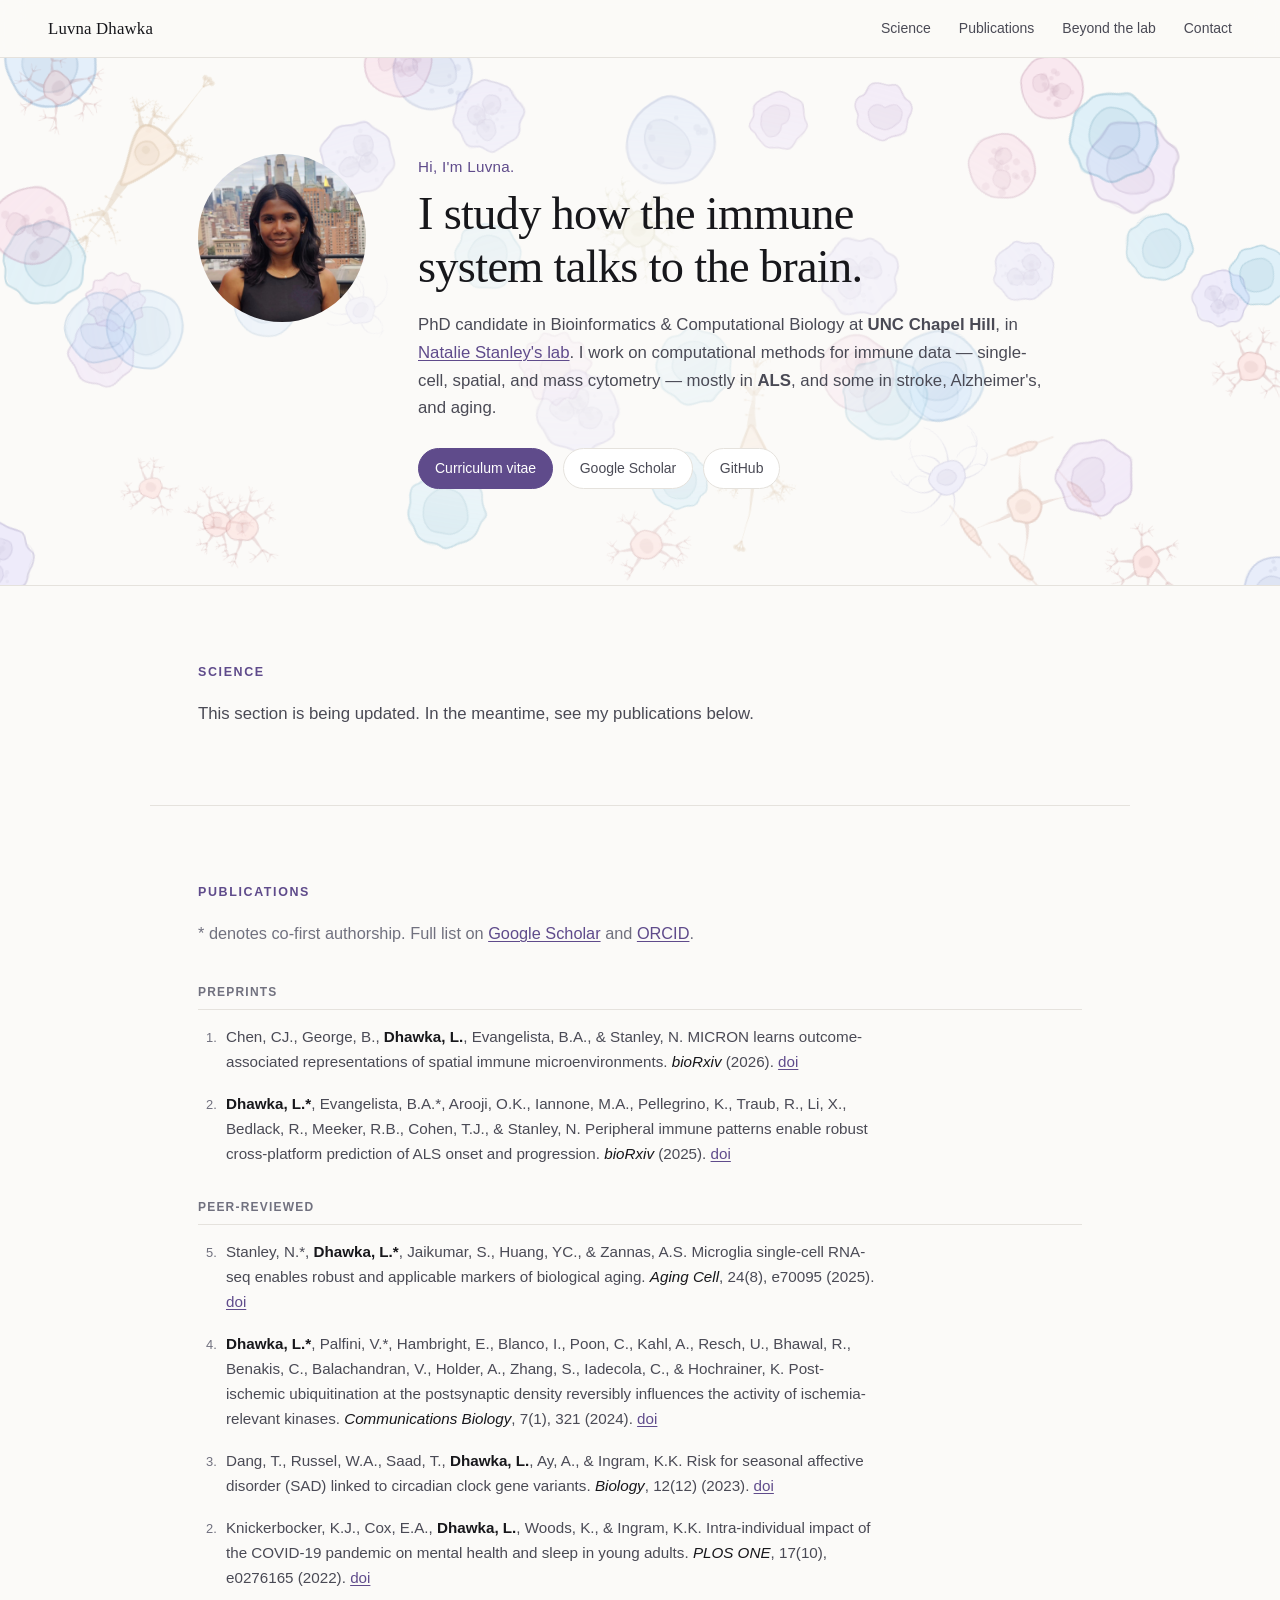
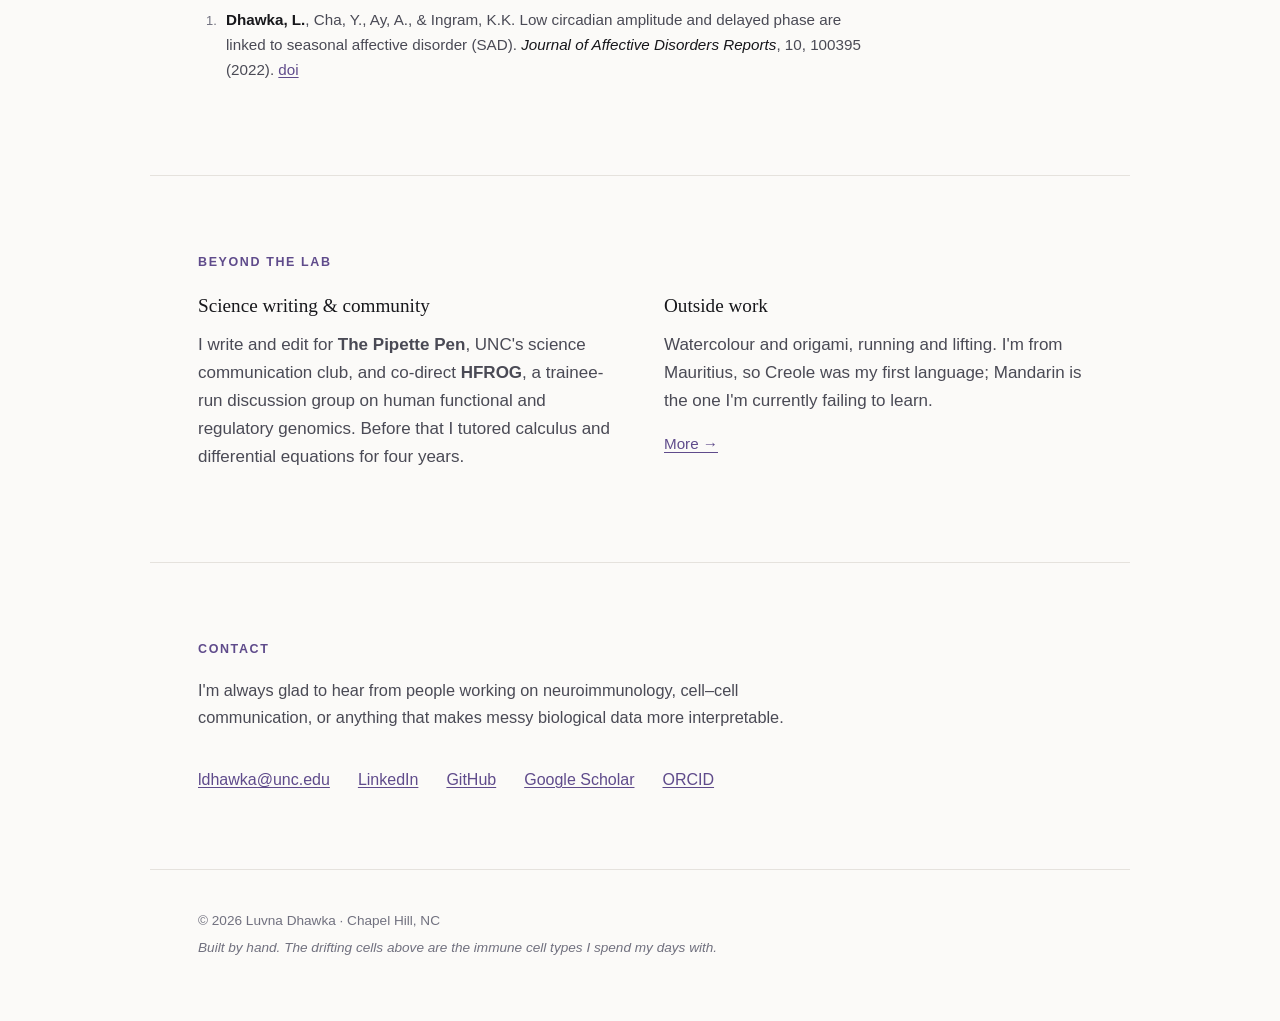
==== index.html @ a24f24c3 "Personal website" ====
<!DOCTYPE html>
<html lang="en">
<head>
<meta charset="utf-8">
<meta name="viewport" content="width=device-width, initial-scale=1">
<title>Luvna Dhawka</title>
<meta name="description" content="Luvna Dhawka — PhD candidate in Bioinformatics and Computational Biology at UNC Chapel Hill, studying neuroimmune cell–cell communication in neurodegenerative disease.">
<meta name="author" content="Luvna Dhawka">

<meta property="og:title" content="Luvna Dhawka">
<meta property="og:description" content="PhD candidate in Bioinformatics and Computational Biology at UNC Chapel Hill. Neuroimmune cell–cell communication in neurodegeneration.">
<meta property="og:type" content="website">
<meta property="og:url" content="https://ldhawka.github.io/">

<link rel="stylesheet" href="style.css">
<link rel="icon" href="data:image/svg+xml,<svg xmlns='http://www.w3.org/2000/svg' viewBox='0 0 100 100'><text y='.9em' font-size='90'>🧠</text></svg>">
</head>
<body>

<a class="skip-link" href="#main">Skip to content</a>

<header class="site-header">
  <a class="wordmark" href="#top">Luvna&nbsp;Dhawka</a>
  <nav aria-label="Primary">
    <ul>
      <li><a href="#research">Science</a></li>
      <li><a href="#publications">Publications</a></li>
      <li><a href="beyond.html">Beyond the lab</a></li>
      <li><a href="#contact">Contact</a></li>
    </ul>
  </nav>
</header>

<main id="main">

  <!-- ───────────────────────── HERO ───────────────────────── -->
  <section id="top" class="hero">
    <canvas id="cell-net" aria-hidden="true"></canvas>

    <div class="hero-inner">
      <div class="portrait">
        <img src="images/headshot.jpg" alt="Luvna Dhawka" width="800" height="800">
      </div>

      <div>
        <p class="eyebrow">Hi, I'm Luvna.</p>
        <h1>I study how the immune system talks to the brain.</h1>
        <p class="lede">
          PhD candidate in Bioinformatics &amp; Computational Biology at
          <strong>UNC Chapel Hill</strong>, in
          <a href="https://www.nataliestanley.com/" target="_blank" rel="noopener">Natalie Stanley's lab</a>.
          I work on computational methods for immune data — single-cell, spatial, and
          mass cytometry — mostly in <strong>ALS</strong>, and some in stroke, Alzheimer's,
          and aging.
        </p>

        <ul class="hero-links">
          <li><a class="btn btn-primary" href="assets/Luvna_Dhawka_CV.pdf">Curriculum vitae</a></li>
          <li><a class="btn" href="https://scholar.google.com/citations?user=3wLXiAsAAAAJ&amp;hl=en" target="_blank" rel="noopener">Google Scholar</a></li>
          <li><a class="btn" href="https://github.com/ldhawka" target="_blank" rel="noopener">GitHub</a></li>
        </ul>
      </div>
    </div>
  </section>

  <!-- ───────────────────────── RESEARCH ───────────────────────── -->
  <section id="research" class="section">
    <h2 class="section-title">Science</h2>

    <div class="prose">
      <p class="muted">This section is being updated. In the meantime, see my publications below.</p>
    </div>
  </section>

  <!-- ───────────────────────── PUBLICATIONS ───────────────────────── -->
  <section id="publications" class="section">
    <h2 class="section-title">Publications</h2>
    <p class="section-intro">
      <span class="muted">* denotes co-first authorship. Full list on
      <a href="https://scholar.google.com/citations?user=3wLXiAsAAAAJ&amp;hl=en" target="_blank" rel="noopener">Google Scholar</a>
      and <a href="https://orcid.org/0000-0001-7666-3060" target="_blank" rel="noopener">ORCID</a>.</span>
    </p>

    <h3 class="pub-group">Preprints</h3>
    <ol class="pubs">
      <li>
        Chen, CJ., George, B., <span class="me">Dhawka, L.</span>, Evangelista, B.A., &amp; Stanley, N.
        MICRON learns outcome-associated representations of spatial immune microenvironments.
        <em>bioRxiv</em> (2026).
        <a href="https://doi.org/10.64898/2026.04.14.718488" target="_blank" rel="noopener">doi</a>
      </li>
      <li>
        <span class="me">Dhawka, L.*</span>, Evangelista, B.A.*, Arooji, O.K., Iannone, M.A., Pellegrino, K.,
        Traub, R., Li, X., Bedlack, R., Meeker, R.B., Cohen, T.J., &amp; Stanley, N.
        Peripheral immune patterns enable robust cross-platform prediction of ALS onset and progression.
        <em>bioRxiv</em> (2025).
        <a href="https://doi.org/10.1101/2025.08.26.672381" target="_blank" rel="noopener">doi</a>
      </li>
    </ol>

    <h3 class="pub-group">Peer-reviewed</h3>
    <ol class="pubs" reversed>
      <li>
        Stanley, N.*, <span class="me">Dhawka, L.*</span>, Jaikumar, S., Huang, YC., &amp; Zannas, A.S.
        Microglia single-cell RNA-seq enables robust and applicable markers of biological aging.
        <em>Aging Cell</em>, 24(8), e70095 (2025).
        <a href="https://doi.org/10.1111/acel.70095" target="_blank" rel="noopener">doi</a>
      </li>
      <li>
        <span class="me">Dhawka, L.*</span>, Palfini, V.*, Hambright, E., Blanco, I., Poon, C., Kahl, A.,
        Resch, U., Bhawal, R., Benakis, C., Balachandran, V., Holder, A., Zhang, S., Iadecola, C.,
        &amp; Hochrainer, K.
        Post-ischemic ubiquitination at the postsynaptic density reversibly influences the activity
        of ischemia-relevant kinases.
        <em>Communications Biology</em>, 7(1), 321 (2024).
        <a href="https://doi.org/10.1038/s42003-024-06009-8" target="_blank" rel="noopener">doi</a>
      </li>
      <li>
        Dang, T., Russel, W.A., Saad, T., <span class="me">Dhawka, L.</span>, Ay, A., &amp; Ingram, K.K.
        Risk for seasonal affective disorder (SAD) linked to circadian clock gene variants.
        <em>Biology</em>, 12(12) (2023).
        <a href="https://doi.org/10.3390/biology12121532" target="_blank" rel="noopener">doi</a>
      </li>
      <li>
        Knickerbocker, K.J., Cox, E.A., <span class="me">Dhawka, L.</span>, Woods, K., &amp; Ingram, K.K.
        Intra-individual impact of the COVID-19 pandemic on mental health and sleep in young adults.
        <em>PLOS ONE</em>, 17(10), e0276165 (2022).
        <a href="https://doi.org/10.1371/journal.pone.0276165" target="_blank" rel="noopener">doi</a>
      </li>
      <li>
        <span class="me">Dhawka, L.</span>, Cha, Y., Ay, A., &amp; Ingram, K.K.
        Low circadian amplitude and delayed phase are linked to seasonal affective disorder (SAD).
        <em>Journal of Affective Disorders Reports</em>, 10, 100395 (2022).
        <a href="https://doi.org/10.1016/j.jadr.2022.100395" target="_blank" rel="noopener">doi</a>
      </li>
    </ol>
  </section>

  <!-- ───────────────────────── BEYOND ───────────────────────── -->
  <section id="beyond" class="section">
    <h2 class="section-title">Beyond the lab</h2>

    <div class="two-col">
      <div>
        <h3>Science writing &amp; community</h3>
        <p>
          I write and edit for <strong>The Pipette Pen</strong>, UNC's science communication
          club, and co-direct <strong>HFROG</strong>, a trainee-run discussion group on human
          functional and regulatory genomics. Before that I tutored calculus and differential
          equations for four years.
        </p>
      </div>
      <div>
        <h3>Outside work</h3>
        <p>
          Watercolour and origami, running and lifting. I'm from Mauritius, so Creole was
          my first language; Mandarin is the one I'm currently failing to learn.
        </p>
        <p><a class="more-link" href="beyond.html">More<span aria-hidden="true"> →</span></a></p>
      </div>
    </div>
  </section>

  <!-- ───────────────────────── CONTACT ───────────────────────── -->
  <section id="contact" class="section">
    <h2 class="section-title">Contact</h2>
    <p class="section-intro">
      I'm always glad to hear from people working on neuroimmunology, cell–cell communication,
      or anything that makes messy biological data more interpretable.
    </p>
    <ul class="contact-list">
      <li><a href="mailto:ldhawka@unc.edu">ldhawka@unc.edu</a></li>
      <li><a href="https://www.linkedin.com/in/luvna-dhawka-3a6896117/" target="_blank" rel="noopener">LinkedIn</a></li>
      <li><a href="https://github.com/ldhawka" target="_blank" rel="noopener">GitHub</a></li>
      <li><a href="https://scholar.google.com/citations?user=3wLXiAsAAAAJ&amp;hl=en" target="_blank" rel="noopener">Google Scholar</a></li>
      <li><a href="https://orcid.org/0000-0001-7666-3060" target="_blank" rel="noopener">ORCID</a></li>
    </ul>
  </section>

</main>

<footer class="site-footer">
  <p>© <span id="year">2026</span> Luvna Dhawka · Chapel Hill, NC</p>
  <p class="colophon">Built by hand. The drifting cells above are the immune cell types I spend my days with.</p>
</footer>

<script src="cells.js?v=4" defer></script>
<script>document.getElementById('year').textContent = new Date().getFullYear();</script>
</body>
</html>
---- style.css ----
/* ============================================================
   Luvna Dhawka — personal site
   Palette nods to the violet/blue of the original 2024 site,
   but light, quiet, and print-adjacent.
   ============================================================ */

:root {
  --bg:        #fbfaf8;
  --surface:   #ffffff;
  --ink:       #17171b;
  --ink-soft:  #4a4a55;
  --muted:     #71717f;
  --rule:      #e5e2dd;
  --accent:    #5f4b8b;
  --accent-2:  #8a76c0;
  --accent-bg: #f2eefa;

  --serif: "Iowan Old Style", "Palatino Linotype", Palatino, Georgia, "Times New Roman", serif;
  --sans:  -apple-system, BlinkMacSystemFont, "Segoe UI", Inter, Helvetica, Arial, sans-serif;

  --measure: 68ch;
  --page: 980px;
}

@media (prefers-color-scheme: dark) {
  :root {
    --bg:        #131317;
    --surface:   #1a1a20;
    --ink:       #ecebef;
    --ink-soft:  #c2c1cb;
    --muted:     #8d8d9c;
    --rule:      #2c2c36;
    --accent:    #b3a1e6;
    --accent-2:  #cabdf2;
    --accent-bg: #221f2e;
  }
}

* { box-sizing: border-box; }

html { scroll-behavior: smooth; scroll-padding-top: 5rem; }

body {
  margin: 0;
  background: var(--bg);
  color: var(--ink);
  font-family: var(--sans);
  font-size: 17px;
  line-height: 1.65;
  -webkit-font-smoothing: antialiased;
}

a { color: var(--accent); text-decoration-thickness: 1px; text-underline-offset: 2px; }
a:hover { color: var(--ink); }

strong { font-weight: 650; }
.muted { color: var(--muted); }

.skip-link {
  position: absolute; left: -9999px;
  background: var(--accent); color: #fff; padding: .6rem 1rem; z-index: 100;
}
.skip-link:focus { left: 1rem; top: 1rem; }

/* ── header ───────────────────────────────────────────────── */

.site-header {
  position: sticky; top: 0; z-index: 20;
  display: flex; align-items: center; justify-content: space-between;
  gap: 1.5rem;
  padding: .9rem clamp(1.25rem, 5vw, 3rem);
  background: color-mix(in srgb, var(--bg) 88%, transparent);
  backdrop-filter: saturate(180%) blur(12px);
  border-bottom: 1px solid var(--rule);
}

.wordmark {
  font-family: var(--serif);
  font-size: 1.05rem;
  letter-spacing: .01em;
  color: var(--ink);
  text-decoration: none;
}

.site-header nav ul {
  display: flex; gap: clamp(.9rem, 2.5vw, 1.75rem);
  list-style: none; margin: 0; padding: 0;
}
.site-header nav a {
  font-size: .875rem;
  color: var(--ink-soft);
  text-decoration: none;
  padding-bottom: 2px;
  border-bottom: 1.5px solid transparent;
}
.site-header nav a:hover { color: var(--accent); border-bottom-color: var(--accent); }

/* ── hero ─────────────────────────────────────────────────── */

.hero { position: relative; overflow: hidden; border-bottom: 1px solid var(--rule); }

#cell-net {
  position: absolute; inset: 0;
  width: 100%; height: 100%;
  pointer-events: none;
  /* Gentle fade over the text column only — cells stay full strength around
     the edges, so density can stay high without fighting the copy. */
  -webkit-mask-image: radial-gradient(ellipse 52% 58% at 46% 50%,
                        rgba(0,0,0,.18) 0%, rgba(0,0,0,.55) 55%, #000 100%);
          mask-image: radial-gradient(ellipse 52% 58% at 46% 50%,
                        rgba(0,0,0,.18) 0%, rgba(0,0,0,.55) 55%, #000 100%);
  /* Opacity is controlled inside cells.js via `presence`, not here — setting it
     twice just double-dims the layer. */
}

.hero-inner {
  position: relative;
  max-width: var(--page);
  margin: 0 auto;
  padding: clamp(3rem, 9vw, 6rem) clamp(1.25rem, 5vw, 3rem);
  display: grid;
  grid-template-columns: 168px 1fr;
  gap: clamp(1.75rem, 5vw, 3.25rem);
  align-items: start;
}

.portrait img,
.portrait-placeholder {
  width: 168px; height: 168px;
  border-radius: 50%;
  object-fit: cover;
  display: grid; place-items: center;
}
.portrait-placeholder {
  background: var(--accent-bg);
  color: var(--accent);
  font-family: var(--serif);
  font-size: 3rem;
  letter-spacing: .04em;
  border: 1px solid var(--rule);
}

.eyebrow {
  margin: 0 0 .5rem;
  font-size: .95rem;
  color: var(--accent);
  letter-spacing: .02em;
}

.hero h1 {
  font-family: var(--serif);
  font-weight: 400;
  font-size: clamp(1.85rem, 4.4vw, 2.9rem);
  line-height: 1.15;
  letter-spacing: -0.015em;
  margin: 0 0 1.1rem;
  max-width: 20ch;
}

.lede {
  margin: 0 0 1.6rem;
  max-width: var(--measure);
  font-size: 1.05rem;
  color: var(--ink-soft);
}

.hero-links { display: flex; flex-wrap: wrap; gap: .6rem; list-style: none; margin: 0; padding: 0; }

.btn {
  display: inline-block;
  padding: .5rem 1rem;
  border: 1px solid var(--rule);
  border-radius: 999px;
  background: var(--surface);
  color: var(--ink-soft);
  font-size: .875rem;
  text-decoration: none;
  transition: border-color .15s, color .15s;
}
.btn:hover { border-color: var(--accent); color: var(--accent); }
.btn-primary { background: var(--accent); border-color: var(--accent); color: #fff; }
.btn-primary:hover { background: var(--ink); border-color: var(--ink); color: var(--bg); }

/* In dark mode the accent is a pale lavender, so white-on-accent would drop to
   roughly 1.9:1. Flip the label to the dark ink instead. */
@media (prefers-color-scheme: dark) {
  .btn-primary { color: #17171b; }
  .btn-primary:hover { background: var(--ink); border-color: var(--ink); color: #17171b; }
}

/* ── sections ─────────────────────────────────────────────── */

.section {
  max-width: var(--page);
  margin: 0 auto;
  padding: clamp(3rem, 7vw, 4.75rem) clamp(1.25rem, 5vw, 3rem);
  border-bottom: 1px solid var(--rule);
}
.section:last-of-type { border-bottom: 0; }

.section-title {
  font-family: var(--sans);
  font-size: .78rem;
  font-weight: 600;
  letter-spacing: .13em;
  text-transform: uppercase;
  color: var(--accent);
  margin: 0 0 1.1rem;
}

.section-intro {
  max-width: var(--measure);
  margin: 0 0 2.25rem;
  font-size: 1.02rem;
  color: var(--ink-soft);
}

/* ── publications ─────────────────────────────────────────── */

.pub-group {
  font-family: var(--sans);
  font-size: .75rem;
  font-weight: 600;
  letter-spacing: .1em;
  text-transform: uppercase;
  color: var(--muted);
  margin: 2rem 0 .85rem;
  padding-bottom: .4rem;
  border-bottom: 1px solid var(--rule);
}
.pub-group:first-of-type { margin-top: 0; }

.pubs { margin: 0; padding-left: 1.4rem; }
.pubs li {
  margin-bottom: 1.05rem;
  padding-left: .35rem;
  font-size: .95rem;
  color: var(--ink-soft);
  max-width: 78ch;
}
.pubs li::marker { color: var(--muted); font-size: .85em; }
.pubs em { color: var(--ink); }
.me { color: var(--ink); font-weight: 650; }

/* ── beyond / contact ─────────────────────────────────────── */

.two-col {
  display: grid;
  grid-template-columns: repeat(auto-fit, minmax(280px, 1fr));
  gap: clamp(1.5rem, 4vw, 3rem);
}
.two-col h3 {
  font-family: var(--serif);
  font-weight: 400;
  font-size: 1.2rem;
  margin: 0 0 .6rem;
}
.two-col p { margin: 0 0 .9rem; color: var(--ink-soft); max-width: 54ch; }

.contact-list {
  display: flex; flex-wrap: wrap; gap: .5rem 1.75rem;
  list-style: none; margin: 0; padding: 0;
  font-size: 1rem;
}

/* ── availability note (hero, optional) ───────────────────── */

.availability {
  margin: 0 0 1.5rem;
  padding: .7rem 1rem;
  border-left: 2px solid var(--accent);
  background: var(--accent-bg);
  border-radius: 0 6px 6px 0;
  font-size: .95rem;
  color: var(--ink-soft);
  max-width: 56ch;
}

/* ── prose (science section) ───────────────────────────────── */

.prose { max-width: 68ch; }

.prose p {
  margin: 0 0 1.15rem;
  font-size: 1.05rem;
  line-height: 1.72;
  color: var(--ink-soft);
}
.prose p:last-child { margin-bottom: 0; }
.prose a { color: var(--accent); }
.prose a:hover { color: var(--ink); }

/* ── beyond-the-lab page ──────────────────────────────────── */

.pursuits {
  display: grid;
  grid-template-columns: repeat(auto-fit, minmax(280px, 1fr));
  gap: 0 clamp(1.5rem, 4vw, 3rem);
}

.pursuit {
  padding: 1.1rem 0;
  border-top: 1px solid var(--rule);
}

.pursuit h3 {
  font-family: var(--serif);
  font-weight: 400;
  font-size: 1.2rem;
  margin: 0 0 .45rem;
}

.pursuit p {
  margin: 0;
  font-size: .95rem;
  color: var(--ink-soft);
  max-width: 52ch;
}

/* ── hobby page ───────────────────────────────────────────── */

.more-link { font-size: .95rem; text-decoration: none; border-bottom: 1px solid currentColor; }
.more-link:hover { border-bottom-color: transparent; }

.page-head { padding-bottom: 1.5rem; border-bottom: 0; }

.page-title {
  font-family: var(--serif);
  font-weight: 400;
  font-size: clamp(2rem, 5vw, 3rem);
  line-height: 1.1;
  letter-spacing: -0.015em;
  margin: 0 0 1.1rem;
}

.gallery {
  display: grid;
  grid-template-columns: repeat(auto-fill, minmax(240px, 1fr));
  gap: 1.25rem;
}

.shot { margin: 0; }

.shot img {
  width: 100%;
  aspect-ratio: 1 / 1;
  object-fit: cover;
  border-radius: 8px;
  background: var(--accent-bg);
  border: 1px solid var(--rule);
  display: block;
  transition: transform .2s;
}
.shot img:hover { transform: scale(1.015); }

.shot figcaption {
  margin-top: .55rem;
  font-size: .85rem;
  line-height: 1.5;
  color: var(--muted);
}

/* ── footer ───────────────────────────────────────────────── */

.site-footer {
  max-width: var(--page);
  margin: 0 auto;
  padding: 2.5rem clamp(1.25rem, 5vw, 3rem) 3.5rem;
  border-top: 1px solid var(--rule);
  color: var(--muted);
  font-size: .85rem;
}
.site-footer p { margin: 0 0 .3rem; }
.colophon { font-style: italic; }

/* ── responsive ───────────────────────────────────────────── */

@media (max-width: 640px) {
  .hero-inner { grid-template-columns: 1fr; }
  .portrait img, .portrait-placeholder { width: 120px; height: 120px; font-size: 2.2rem; }
  .site-header { flex-direction: column; align-items: flex-start; gap: .6rem; }
  html { scroll-padding-top: 7.5rem; }
}

@media (prefers-reduced-motion: reduce) {
  html { scroll-behavior: auto; }
  /* The canvas stays visible: cells.js detects reduced-motion itself and paints
     a single static frame rather than animating. Hiding it here would throw
     away the artwork instead of just the movement. */
  .shot img:hover { transform: none; }
}
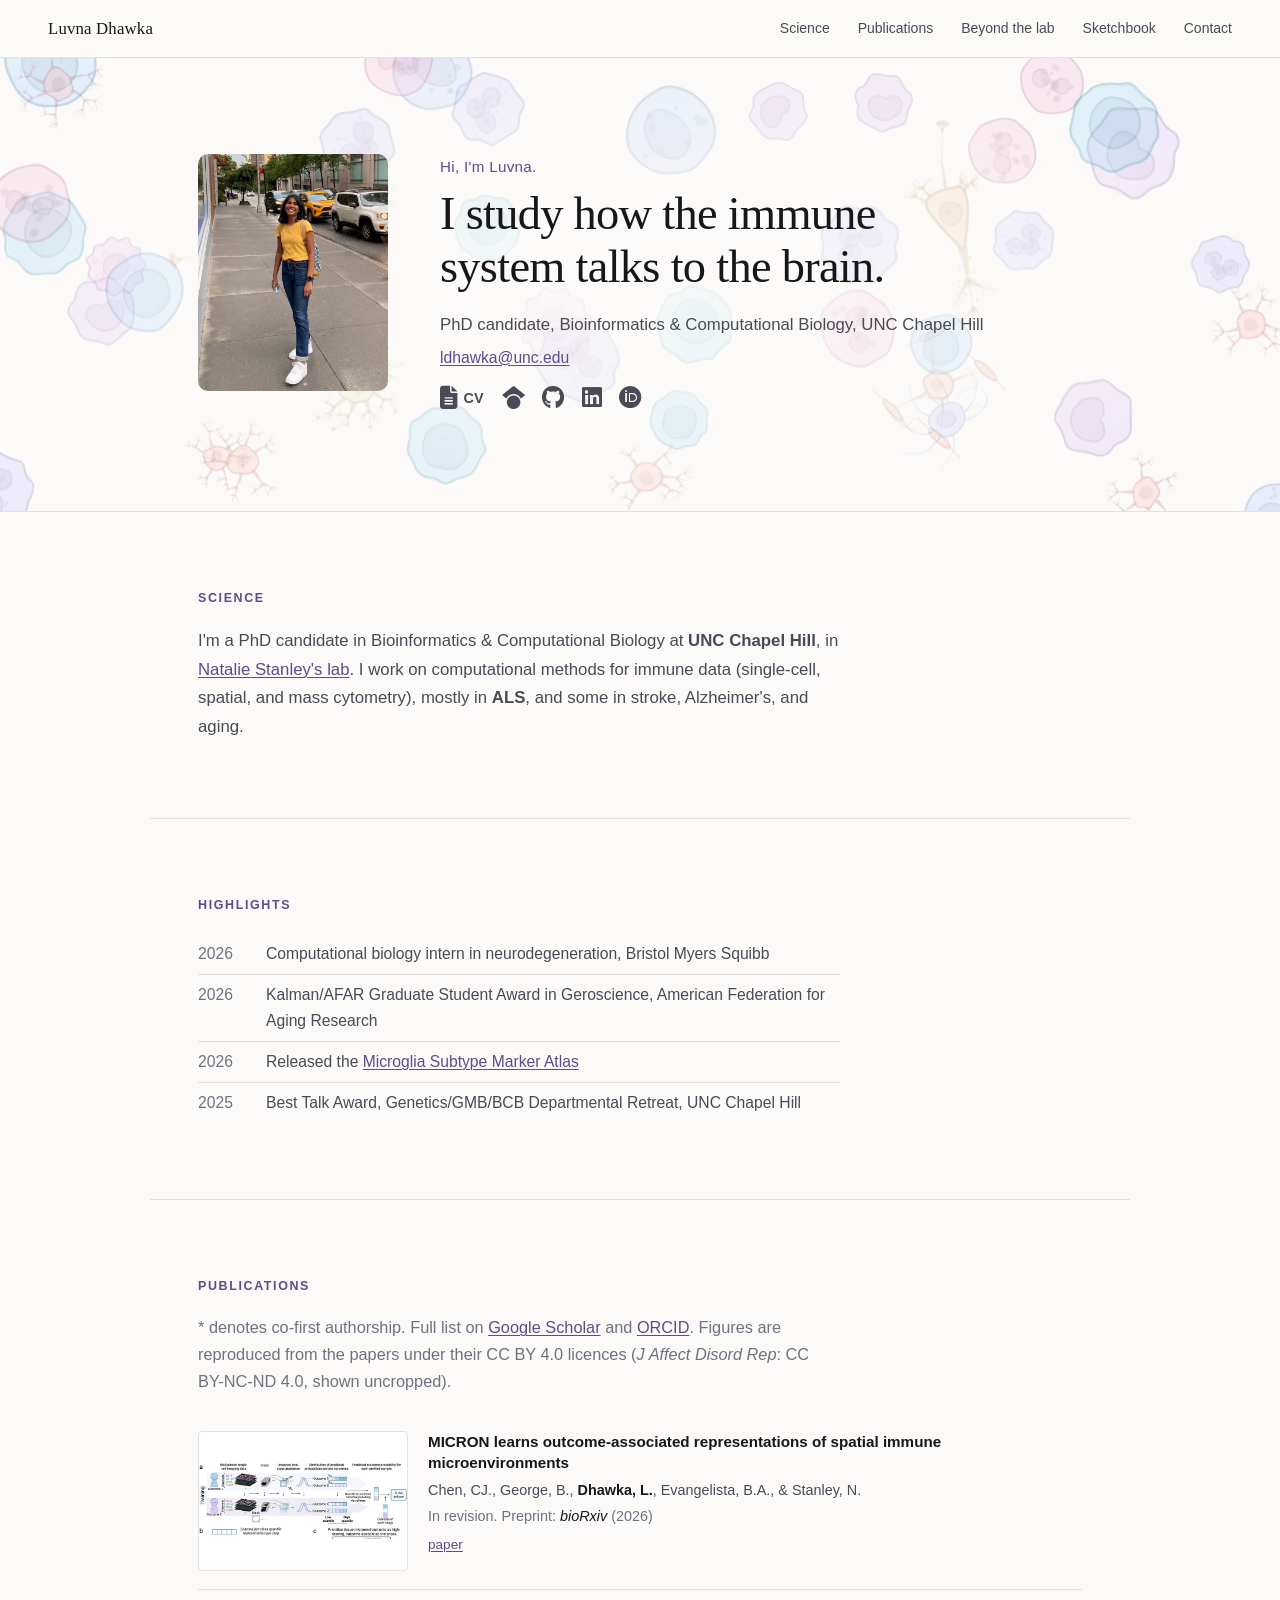
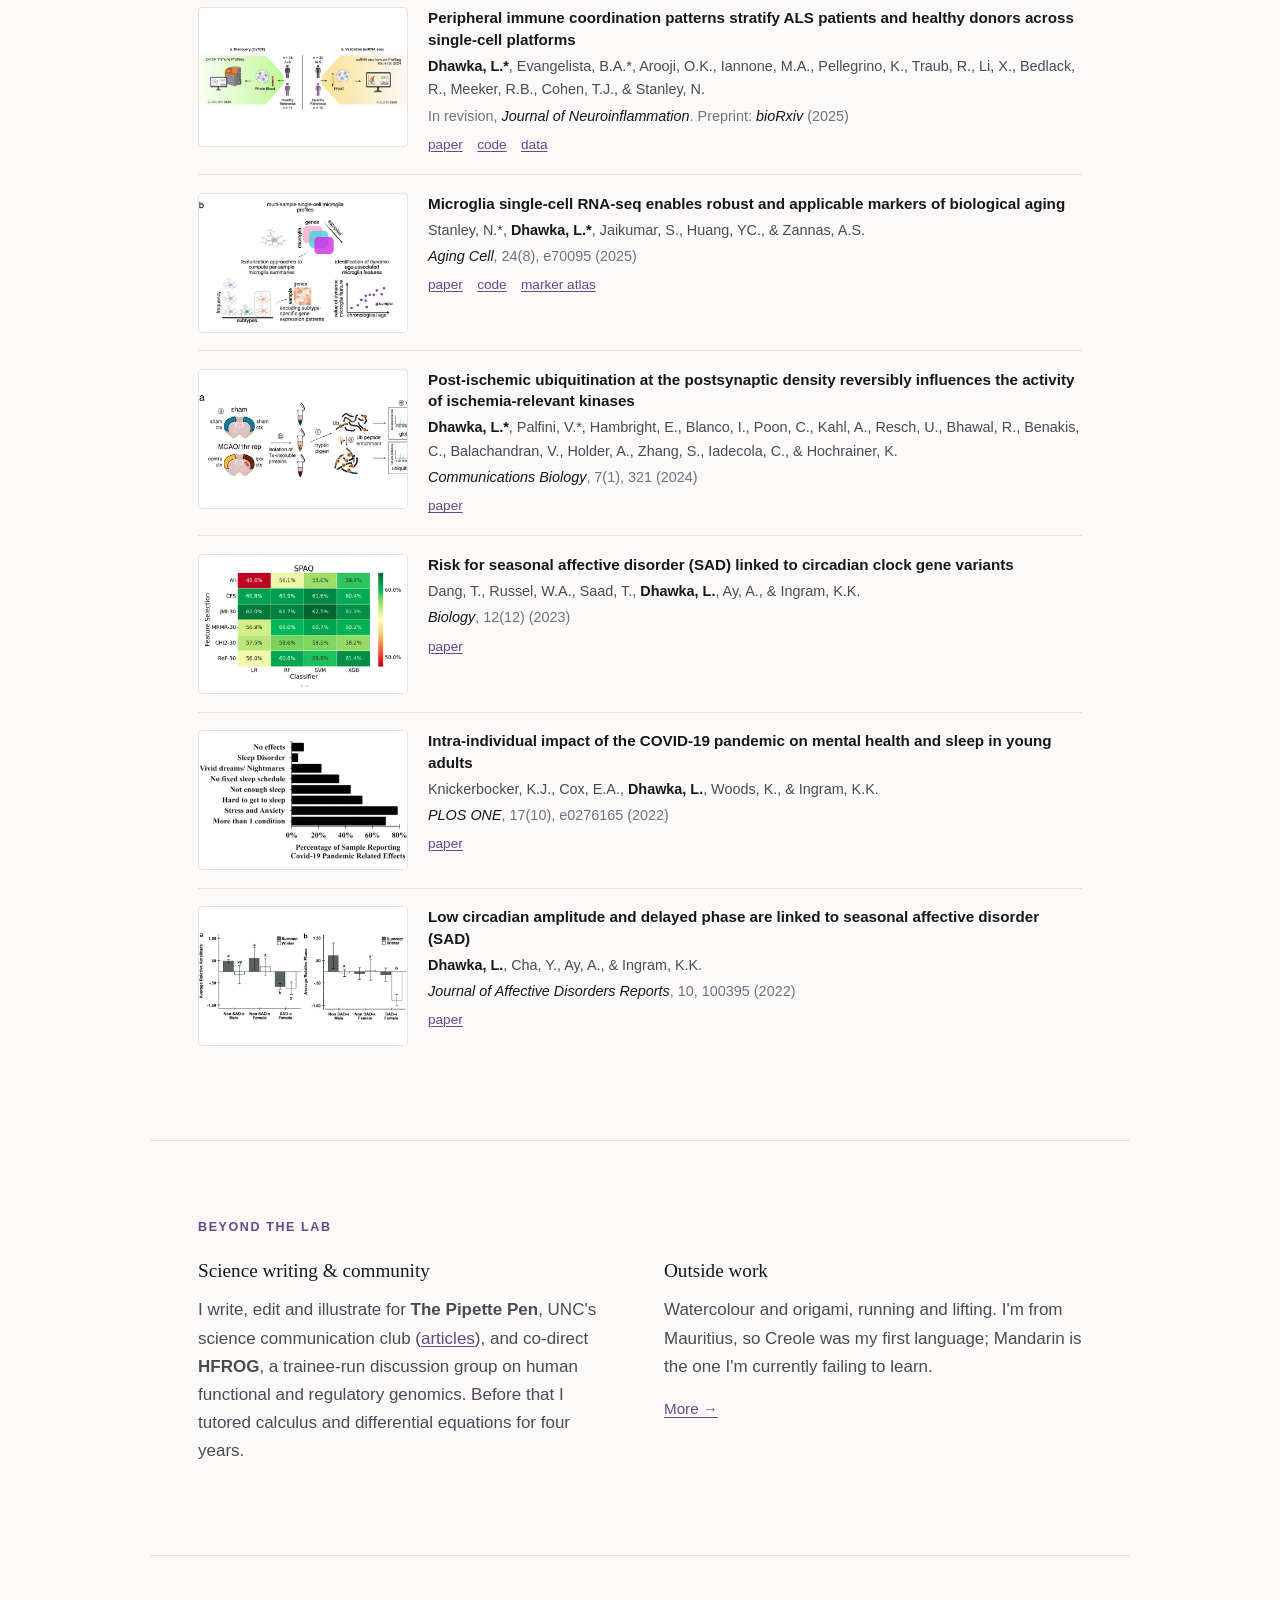
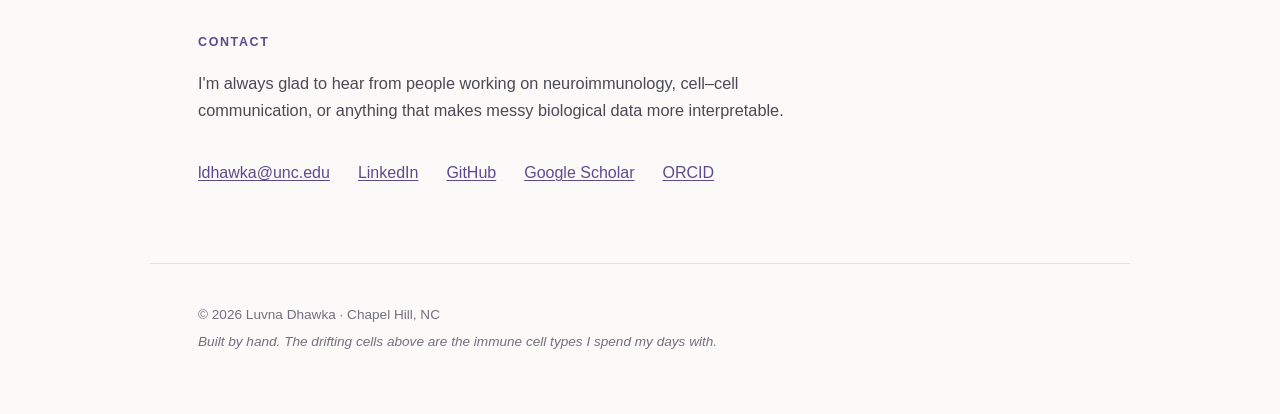
==== commit 947d5510: "Add sketchbook, writing list, highlights and paper figures New header photo with icon links; researc" ====
--- a/index.html
+++ b/index.html
@@ -4,7 +4,7 @@
 <meta charset="utf-8">
 <meta name="viewport" content="width=device-width, initial-scale=1">
 <title>Luvna Dhawka</title>
-<meta name="description" content="Luvna Dhawka — PhD candidate in Bioinformatics and Computational Biology at UNC Chapel Hill, studying neuroimmune cell–cell communication in neurodegenerative disease.">
+<meta name="description" content="Luvna Dhawka, PhD candidate in Bioinformatics and Computational Biology at UNC Chapel Hill, studying neuroimmune cell–cell communication in neurodegenerative disease.">
 <meta name="author" content="Luvna Dhawka">
 
 <meta property="og:title" content="Luvna Dhawka">
@@ -12,6 +12,7 @@
 <meta property="og:type" content="website">
 <meta property="og:url" content="https://ldhawka.github.io/">
 
+<link rel="stylesheet" href="https://cdnjs.cloudflare.com/ajax/libs/font-awesome/6.5.1/css/all.min.css" crossorigin="anonymous" referrerpolicy="no-referrer">
 <link rel="stylesheet" href="style.css">
 <link rel="icon" href="data:image/svg+xml,<svg xmlns='http://www.w3.org/2000/svg' viewBox='0 0 100 100'><text y='.9em' font-size='90'>🧠</text></svg>">
 </head>
@@ -26,6 +27,7 @@
       <li><a href="#research">Science</a></li>
       <li><a href="#publications">Publications</a></li>
       <li><a href="beyond.html">Beyond the lab</a></li>
+      <li><a href="sketchbook.html">Sketchbook</a></li>
       <li><a href="#contact">Contact</a></li>
     </ul>
   </nav>
@@ -39,25 +41,21 @@
 
     <div class="hero-inner">
       <div class="portrait">
-        <img src="images/headshot.jpg" alt="Luvna Dhawka" width="800" height="800">
+        <img src="images/portrait.jpg" alt="Luvna Dhawka smiling on a city sidewalk" width="640" height="800">
       </div>
 
       <div>
         <p class="eyebrow">Hi, I'm Luvna.</p>
         <h1>I study how the immune system talks to the brain.</h1>
-        <p class="lede">
-          PhD candidate in Bioinformatics &amp; Computational Biology at
-          <strong>UNC Chapel Hill</strong>, in
-          <a href="https://www.nataliestanley.com/" target="_blank" rel="noopener">Natalie Stanley's lab</a>.
-          I work on computational methods for immune data — single-cell, spatial, and
-          mass cytometry — mostly in <strong>ALS</strong>, and some in stroke, Alzheimer's,
-          and aging.
-        </p>
-
-        <ul class="hero-links">
-          <li><a class="btn btn-primary" href="assets/Luvna_Dhawka_CV.pdf">Curriculum vitae</a></li>
-          <li><a class="btn" href="https://scholar.google.com/citations?user=3wLXiAsAAAAJ&amp;hl=en" target="_blank" rel="noopener">Google Scholar</a></li>
-          <li><a class="btn" href="https://github.com/ldhawka" target="_blank" rel="noopener">GitHub</a></li>
+        <p class="role">PhD candidate, Bioinformatics &amp; Computational Biology, UNC Chapel Hill</p>
+        <p class="hero-email"><a href="mailto:ldhawka@unc.edu">ldhawka@unc.edu</a></p>
+
+        <ul class="icon-links">
+          <li><a href="assets/Luvna_Dhawka_CV.pdf" title="CV"><i class="fa-solid fa-file-lines" aria-hidden="true"></i><span>CV</span></a></li>
+          <li><a href="https://scholar.google.com/citations?user=3wLXiAsAAAAJ&amp;hl=en" target="_blank" rel="noopener" title="Google Scholar" aria-label="Google Scholar"><i class="fa-brands fa-google-scholar" aria-hidden="true"></i></a></li>
+          <li><a href="https://github.com/ldhawka" target="_blank" rel="noopener" title="GitHub" aria-label="GitHub"><i class="fa-brands fa-github" aria-hidden="true"></i></a></li>
+          <li><a href="https://www.linkedin.com/in/luvna-dhawka-3a6896117/" target="_blank" rel="noopener" title="LinkedIn" aria-label="LinkedIn"><i class="fa-brands fa-linkedin" aria-hidden="true"></i></a></li>
+          <li><a href="https://orcid.org/0000-0001-7666-3060" target="_blank" rel="noopener" title="ORCID" aria-label="ORCID"><i class="fa-brands fa-orcid" aria-hidden="true"></i></a></li>
         </ul>
       </div>
     </div>
@@ -68,8 +66,26 @@
     <h2 class="section-title">Science</h2>
 
     <div class="prose">
-      <p class="muted">This section is being updated. In the meantime, see my publications below.</p>
+      <p>
+        I'm a PhD candidate in Bioinformatics &amp; Computational Biology at
+        <strong>UNC Chapel Hill</strong>, in
+        <a href="https://www.nataliestanley.com/" target="_blank" rel="noopener">Natalie Stanley's lab</a>.
+        I work on computational methods for immune data (single-cell, spatial, and
+        mass cytometry), mostly in <strong>ALS</strong>, and some in stroke, Alzheimer's,
+        and aging.
+      </p>
     </div>
+  </section>
+
+  <!-- ───────────────────────── HIGHLIGHTS ───────────────────────── -->
+  <section id="highlights" class="section">
+    <h2 class="section-title">Highlights</h2>
+    <ul class="highlights">
+      <li><span class="hl-year">2026</span> <span>Computational biology intern in neurodegeneration, Bristol Myers Squibb</span></li>
+      <li><span class="hl-year">2026</span> <span>Kalman/AFAR Graduate Student Award in Geroscience, American Federation for Aging Research</span></li>
+      <li><span class="hl-year">2026</span> <span>Released the <a href="https://ldhawka.github.io/microglia-subtype-markers/" target="_blank" rel="noopener">Microglia Subtype Marker Atlas</a></span></li>
+      <li><span class="hl-year">2025</span> <span>Best Talk Award, Genetics/GMB/BCB Departmental Retreat, UNC Chapel Hill</span></li>
+    </ul>
   </section>
 
   <!-- ───────────────────────── PUBLICATIONS ───────────────────────── -->
@@ -78,60 +94,91 @@
     <p class="section-intro">
       <span class="muted">* denotes co-first authorship. Full list on
       <a href="https://scholar.google.com/citations?user=3wLXiAsAAAAJ&amp;hl=en" target="_blank" rel="noopener">Google Scholar</a>
-      and <a href="https://orcid.org/0000-0001-7666-3060" target="_blank" rel="noopener">ORCID</a>.</span>
+      and <a href="https://orcid.org/0000-0001-7666-3060" target="_blank" rel="noopener">ORCID</a>.
+      Figures are reproduced from the papers under their CC BY 4.0 licences (<em>J Affect Disord Rep</em>: CC BY-NC-ND 4.0, shown uncropped).</span>
     </p>
 
-    <h3 class="pub-group">Preprints</h3>
     <ol class="pubs">
-      <li>
-        Chen, CJ., George, B., <span class="me">Dhawka, L.</span>, Evangelista, B.A., &amp; Stanley, N.
-        MICRON learns outcome-associated representations of spatial immune microenvironments.
-        <em>bioRxiv</em> (2026).
-        <a href="https://doi.org/10.64898/2026.04.14.718488" target="_blank" rel="noopener">doi</a>
-      </li>
-      <li>
-        <span class="me">Dhawka, L.*</span>, Evangelista, B.A.*, Arooji, O.K., Iannone, M.A., Pellegrino, K.,
-        Traub, R., Li, X., Bedlack, R., Meeker, R.B., Cohen, T.J., &amp; Stanley, N.
-        Peripheral immune patterns enable robust cross-platform prediction of ALS onset and progression.
-        <em>bioRxiv</em> (2025).
-        <a href="https://doi.org/10.1101/2025.08.26.672381" target="_blank" rel="noopener">doi</a>
-      </li>
-    </ol>
-
-    <h3 class="pub-group">Peer-reviewed</h3>
-    <ol class="pubs" reversed>
-      <li>
-        Stanley, N.*, <span class="me">Dhawka, L.*</span>, Jaikumar, S., Huang, YC., &amp; Zannas, A.S.
-        Microglia single-cell RNA-seq enables robust and applicable markers of biological aging.
-        <em>Aging Cell</em>, 24(8), e70095 (2025).
-        <a href="https://doi.org/10.1111/acel.70095" target="_blank" rel="noopener">doi</a>
-      </li>
-      <li>
-        <span class="me">Dhawka, L.*</span>, Palfini, V.*, Hambright, E., Blanco, I., Poon, C., Kahl, A.,
-        Resch, U., Bhawal, R., Benakis, C., Balachandran, V., Holder, A., Zhang, S., Iadecola, C.,
-        &amp; Hochrainer, K.
-        Post-ischemic ubiquitination at the postsynaptic density reversibly influences the activity
-        of ischemia-relevant kinases.
-        <em>Communications Biology</em>, 7(1), 321 (2024).
-        <a href="https://doi.org/10.1038/s42003-024-06009-8" target="_blank" rel="noopener">doi</a>
-      </li>
-      <li>
-        Dang, T., Russel, W.A., Saad, T., <span class="me">Dhawka, L.</span>, Ay, A., &amp; Ingram, K.K.
-        Risk for seasonal affective disorder (SAD) linked to circadian clock gene variants.
-        <em>Biology</em>, 12(12) (2023).
-        <a href="https://doi.org/10.3390/biology12121532" target="_blank" rel="noopener">doi</a>
-      </li>
-      <li>
-        Knickerbocker, K.J., Cox, E.A., <span class="me">Dhawka, L.</span>, Woods, K., &amp; Ingram, K.K.
-        Intra-individual impact of the COVID-19 pandemic on mental health and sleep in young adults.
-        <em>PLOS ONE</em>, 17(10), e0276165 (2022).
-        <a href="https://doi.org/10.1371/journal.pone.0276165" target="_blank" rel="noopener">doi</a>
-      </li>
-      <li>
-        <span class="me">Dhawka, L.</span>, Cha, Y., Ay, A., &amp; Ingram, K.K.
-        Low circadian amplitude and delayed phase are linked to seasonal affective disorder (SAD).
-        <em>Journal of Affective Disorders Reports</em>, 10, 100395 (2022).
-        <a href="https://doi.org/10.1016/j.jadr.2022.100395" target="_blank" rel="noopener">doi</a>
+      <li class="pub">
+        <div class="pub-thumb"><img src="images/pubs/micron-2026.jpg" width="720" height="263" loading="lazy" alt="Multi-step diagram of the MICRON model: multiplexed single-cell images are cropped and used to predict outcomes."></div>
+        <div class="pub-body">
+          <p class="pub-title">MICRON learns outcome-associated representations of spatial immune microenvironments</p>
+          <p class="pub-authors">Chen, CJ., George, B., <span class="me">Dhawka, L.</span>, Evangelista, B.A., &amp; Stanley, N.</p>
+          <p class="pub-venue">In revision. Preprint: <em>bioRxiv</em> (2026)</p>
+          <p class="pub-links">
+          <a href="https://doi.org/10.64898/2026.04.14.718488" target="_blank" rel="noopener">paper</a>
+          </p>
+        </div>
+      </li>
+      <li class="pub">
+        <div class="pub-thumb"><img src="images/pubs/als-2025.jpg" width="720" height="224" loading="lazy" alt="Study overview: discovery cohort profiled by CyTOF (38 ALS, 11 healthy) and validation cohort profiled by scRNA-seq (30 ALS, 10 healthy)."></div>
+        <div class="pub-body">
+          <p class="pub-title">Peripheral immune coordination patterns stratify ALS patients and healthy donors across single-cell platforms</p>
+          <p class="pub-authors"><span class="me">Dhawka, L.*</span>, Evangelista, B.A.*, Arooji, O.K., Iannone, M.A., Pellegrino, K., Traub, R., Li, X., Bedlack, R., Meeker, R.B., Cohen, T.J., &amp; Stanley, N.</p>
+          <p class="pub-venue">In revision, <em>Journal of Neuroinflammation</em>. Preprint: <em>bioRxiv</em> (2025)</p>
+          <p class="pub-links">
+          <a href="https://doi.org/10.1101/2025.08.26.672381" target="_blank" rel="noopener">paper</a>
+          <a href="https://github.com/ldhawka/als-cross-platform-classification" target="_blank" rel="noopener">code</a>
+          <a href="https://doi.org/10.5281/zenodo.16039495" target="_blank" rel="noopener">data</a>
+          </p>
+        </div>
+      </li>
+      <li class="pub">
+        <div class="pub-thumb"><img src="images/pubs/aging-cell-2025.jpg" width="720" height="425" loading="lazy" alt="Figure 1b of the paper: per-sample summaries of single-cell microglia profiles used to find microglia features that change with age."></div>
+        <div class="pub-body">
+          <p class="pub-title">Microglia single-cell RNA-seq enables robust and applicable markers of biological aging</p>
+          <p class="pub-authors">Stanley, N.*, <span class="me">Dhawka, L.*</span>, Jaikumar, S., Huang, YC., &amp; Zannas, A.S.</p>
+          <p class="pub-venue"><em>Aging Cell</em>, 24(8), e70095 (2025)</p>
+          <p class="pub-links">
+          <a href="https://doi.org/10.1111/acel.70095" target="_blank" rel="noopener">paper</a>
+          <a href="https://github.com/CompCy-lab/microglia-aging-clock" target="_blank" rel="noopener">code</a>
+          <a href="https://ldhawka.github.io/microglia-subtype-markers/" target="_blank" rel="noopener">marker atlas</a>
+          </p>
+        </div>
+      </li>
+      <li class="pub">
+        <div class="pub-thumb"><img src="images/pubs/comms-biol-2024.jpg" width="720" height="316" loading="lazy" alt="Figure 1a of the paper: workflow for isolating and profiling ubiquitinated proteins from mouse cortex after stroke."></div>
+        <div class="pub-body">
+          <p class="pub-title">Post-ischemic ubiquitination at the postsynaptic density reversibly influences the activity of ischemia-relevant kinases</p>
+          <p class="pub-authors"><span class="me">Dhawka, L.*</span>, Palfini, V.*, Hambright, E., Blanco, I., Poon, C., Kahl, A., Resch, U., Bhawal, R., Benakis, C., Balachandran, V., Holder, A., Zhang, S., Iadecola, C., &amp; Hochrainer, K.</p>
+          <p class="pub-venue"><em>Communications Biology</em>, 7(1), 321 (2024)</p>
+          <p class="pub-links">
+          <a href="https://doi.org/10.1038/s42003-024-06009-8" target="_blank" rel="noopener">paper</a>
+          </p>
+        </div>
+      </li>
+      <li class="pub">
+        <div class="pub-thumb"><img src="images/pubs/biology-2023.jpg" width="720" height="433" loading="lazy" alt="Figure 2a of the paper: heatmap of classifier accuracy across feature-selection methods."></div>
+        <div class="pub-body">
+          <p class="pub-title">Risk for seasonal affective disorder (SAD) linked to circadian clock gene variants</p>
+          <p class="pub-authors">Dang, T., Russel, W.A., Saad, T., <span class="me">Dhawka, L.</span>, Ay, A., &amp; Ingram, K.K.</p>
+          <p class="pub-venue"><em>Biology</em>, 12(12) (2023)</p>
+          <p class="pub-links">
+          <a href="https://doi.org/10.3390/biology12121532" target="_blank" rel="noopener">paper</a>
+          </p>
+        </div>
+      </li>
+      <li class="pub">
+        <div class="pub-thumb"><img src="images/pubs/plos-one-2022.jpg" width="720" height="409" loading="lazy" alt="Bar chart of the percentage of participants reporting each pandemic-related sleep or mental health effect."></div>
+        <div class="pub-body">
+          <p class="pub-title">Intra-individual impact of the COVID-19 pandemic on mental health and sleep in young adults</p>
+          <p class="pub-authors">Knickerbocker, K.J., Cox, E.A., <span class="me">Dhawka, L.</span>, Woods, K., &amp; Ingram, K.K.</p>
+          <p class="pub-venue"><em>PLOS ONE</em>, 17(10), e0276165 (2022)</p>
+          <p class="pub-links">
+          <a href="https://doi.org/10.1371/journal.pone.0276165" target="_blank" rel="noopener">paper</a>
+          </p>
+        </div>
+      </li>
+      <li class="pub">
+        <div class="pub-thumb"><img src="images/pubs/jadr-2022.jpg" width="720" height="302" loading="lazy" alt="Bar charts of relative circadian amplitude and phase in summer and winter for people with and without SAD."></div>
+        <div class="pub-body">
+          <p class="pub-title">Low circadian amplitude and delayed phase are linked to seasonal affective disorder (SAD)</p>
+          <p class="pub-authors"><span class="me">Dhawka, L.</span>, Cha, Y., Ay, A., &amp; Ingram, K.K.</p>
+          <p class="pub-venue"><em>Journal of Affective Disorders Reports</em>, 10, 100395 (2022)</p>
+          <p class="pub-links">
+          <a href="https://doi.org/10.1016/j.jadr.2022.100395" target="_blank" rel="noopener">paper</a>
+          </p>
+        </div>
       </li>
     </ol>
   </section>
@@ -144,8 +191,8 @@
       <div>
         <h3>Science writing &amp; community</h3>
         <p>
-          I write and edit for <strong>The Pipette Pen</strong>, UNC's science communication
-          club, and co-direct <strong>HFROG</strong>, a trainee-run discussion group on human
+          I write, edit and illustrate for <strong>The Pipette Pen</strong>, UNC's science communication
+          club (<a href="beyond.html#writing">articles</a>), and co-direct <strong>HFROG</strong>, a trainee-run discussion group on human
           functional and regulatory genomics. Before that I tutored calculus and differential
           equations for four years.
         </p>
--- a/style.css
+++ b/style.css
@@ -119,15 +119,15 @@
   margin: 0 auto;
   padding: clamp(3rem, 9vw, 6rem) clamp(1.25rem, 5vw, 3rem);
   display: grid;
-  grid-template-columns: 168px 1fr;
+  grid-template-columns: 190px 1fr;
   gap: clamp(1.75rem, 5vw, 3.25rem);
   align-items: start;
 }
 
 .portrait img,
 .portrait-placeholder {
-  width: 168px; height: 168px;
-  border-radius: 50%;
+  width: 190px; height: auto; aspect-ratio: 4 / 5;
+  border-radius: 10px;
   object-fit: cover;
   display: grid; place-items: center;
 }
@@ -377,7 +377,7 @@
 
 @media (max-width: 640px) {
   .hero-inner { grid-template-columns: 1fr; }
-  .portrait img, .portrait-placeholder { width: 120px; height: 120px; font-size: 2.2rem; }
+  .portrait img, .portrait-placeholder { width: 150px; font-size: 2.2rem; }
   .site-header { flex-direction: column; align-items: flex-start; gap: .6rem; }
   html { scroll-padding-top: 7.5rem; }
 }
@@ -389,3 +389,86 @@
      away the artwork instead of just the movement. */
   .shot img:hover { transform: none; }
 }
+
+/* ── publications, one card per paper (2026-11-05) ─────── */
+
+.pubs { list-style: none; margin: 0; padding: 0; }
+.pubs li.pub {
+  display: grid;
+  grid-template-columns: 210px 1fr;
+  gap: 1.25rem;
+  align-items: start;
+  margin: 0;
+  padding: 1.1rem 0;
+  max-width: none;
+  border-top: 1px solid var(--rule);
+}
+.pubs li.pub:first-child { border-top: 0; padding-top: 0; }
+.pubs li.pub > * { min-width: 0; }
+.pub-thumb {
+  width: 210px;
+  aspect-ratio: 3 / 2;
+  display: flex; align-items: center; justify-content: center;
+  background: #fff;
+  border: 1px solid var(--rule);
+  border-radius: 4px;
+  overflow: hidden;
+}
+.pub-thumb img { width: 100%; height: 100%; object-fit: contain; }
+.pub-body p { margin: 0; }
+.pub-title { font-weight: 650; color: var(--ink); line-height: 1.4; }
+.pub-authors { margin-top: .3rem !important; font-size: .9rem; color: var(--ink-soft); }
+.pub-venue { margin-top: .15rem !important; font-size: .9rem; color: var(--muted); }
+.pub-links { margin-top: .35rem !important; display: flex; flex-wrap: wrap; gap: .2rem .9rem; font-size: .85rem; }
+
+/* ── highlights ───────────────────────────────────────────── */
+
+.highlights { list-style: none; margin: 0; padding: 0; max-width: var(--measure); }
+.highlights li {
+  display: grid;
+  grid-template-columns: 3.5rem 1fr;
+  gap: .75rem;
+  padding: .45rem 0;
+  border-bottom: 1px solid var(--rule);
+  color: var(--ink-soft);
+  font-size: .98rem;
+}
+.highlights li:last-child { border-bottom: 0; }
+.hl-year { color: var(--muted); font-variant-numeric: tabular-nums; }
+
+/* ── writing list ─────────────────────────────────────────── */
+
+.writing-list { margin: 0 0 1.5rem; padding-left: 1.1rem; max-width: var(--measure); }
+.writing-list li { margin-bottom: .45rem; color: var(--ink-soft); }
+
+/* ── sketchbook: masonry columns, after janiyer.com/pastryportfolio.html ── */
+
+.sketch { column-count: 2; column-gap: 6px; }
+.sketch-group { margin-top: 3rem; }
+.art { margin: 0 0 6px; position: relative; break-inside: avoid; }
+.art img { display: block; width: 100%; height: auto; background: var(--surface); }
+.art figcaption {
+  position: absolute; left: 8px; bottom: 8px;
+  font-size: .8rem; line-height: 1.35;
+  color: #17171b;
+  background: rgba(255,255,255,.88);
+  padding: .25rem .5rem; border-radius: 3px;
+  max-width: calc(100% - 16px);
+}
+.art figcaption a { color: #5f4b8b; }
+
+@media (max-width: 640px) {
+  .pubs li.pub { grid-template-columns: 1fr; gap: .75rem; }
+  .pub-thumb { width: 100%; max-width: 360px; }
+  .pubs li { overflow-wrap: anywhere; }
+  .sketch { column-count: 1; }
+}
+
+/* ── hero role, email + icon links, after chencookie.github.io ── */
+
+.role { margin: 0 0 .35rem; font-size: 1.05rem; color: var(--ink-soft); }
+.hero-email { margin: 0 0 1rem; font-size: .98rem; }
+.icon-links { display: flex; flex-wrap: wrap; align-items: center; gap: 1.1rem; list-style: none; margin: 0; padding: 0; }
+.icon-links a { display: inline-flex; align-items: center; gap: .4rem; color: var(--ink-soft); text-decoration: none; font-size: 1.45rem; line-height: 1; }
+.icon-links a span { font-size: .9rem; font-weight: 600; letter-spacing: .02em; }
+.icon-links a:hover { color: var(--accent); }
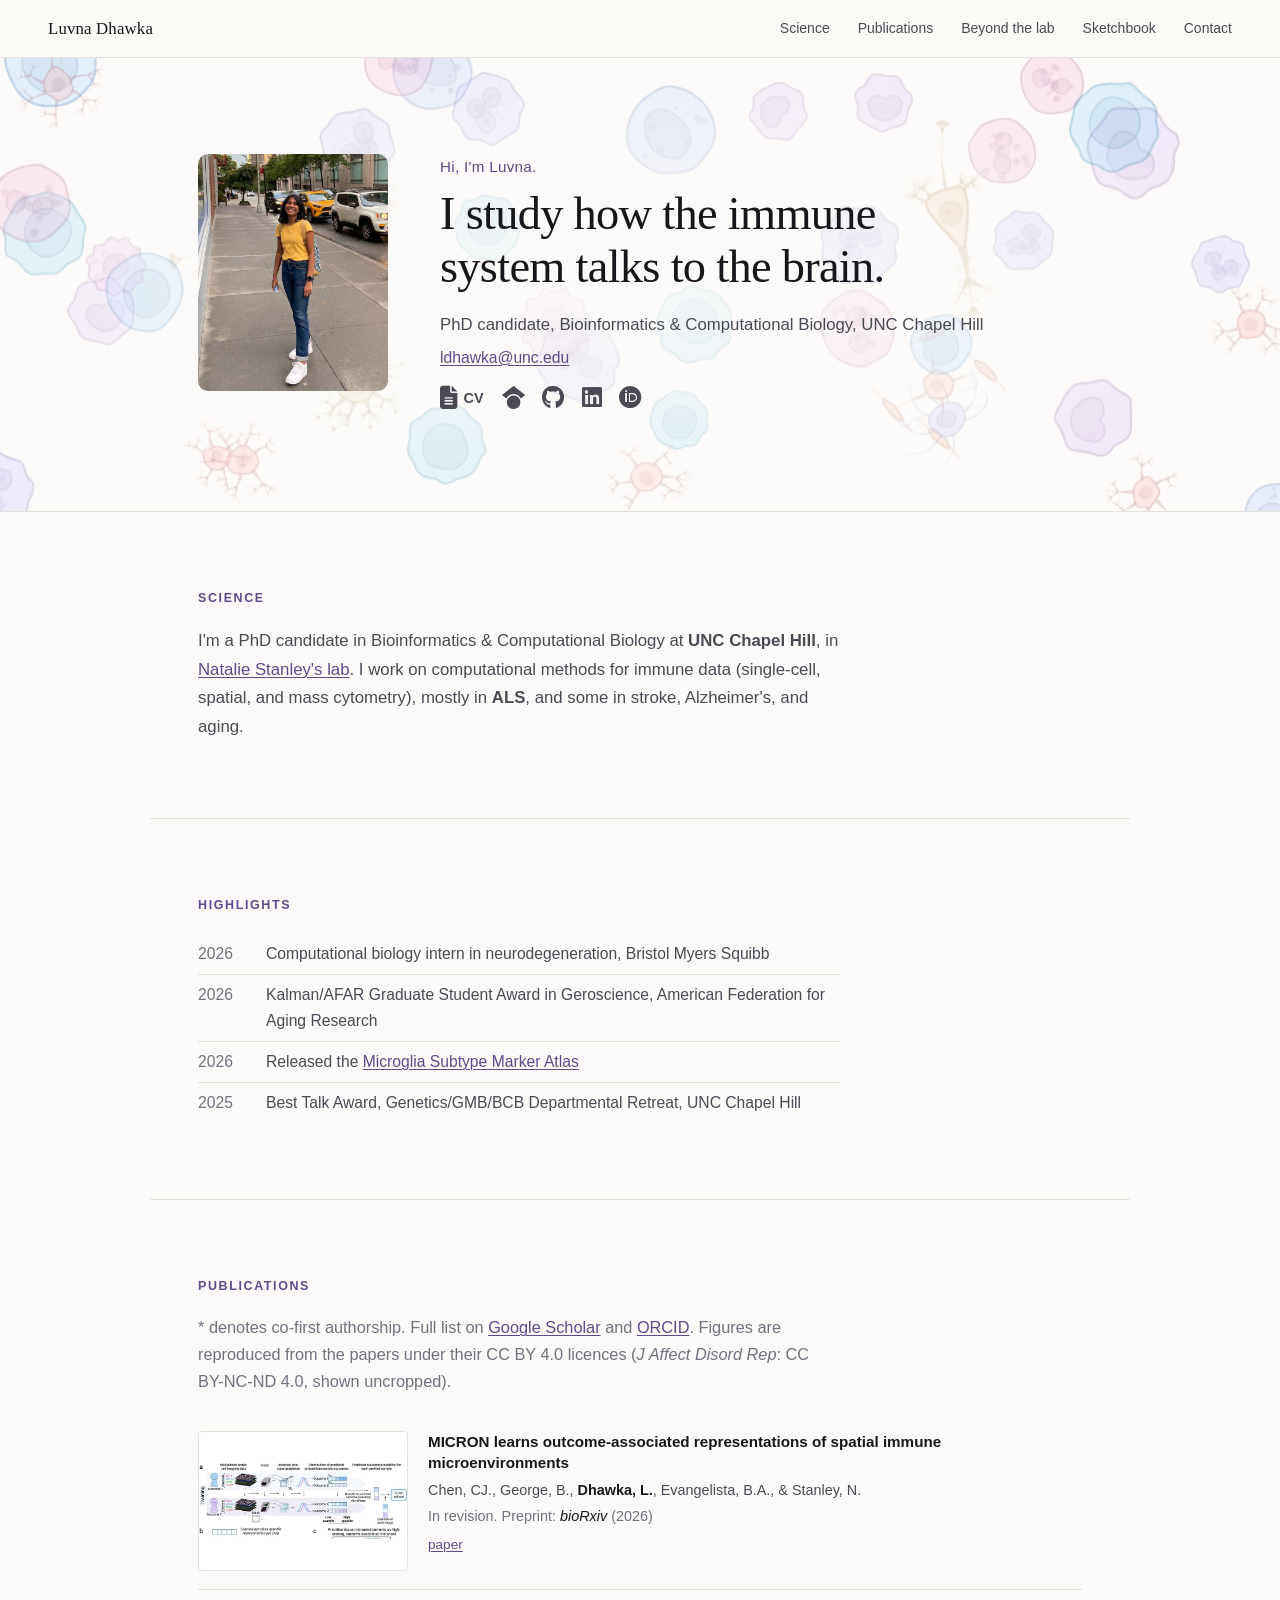
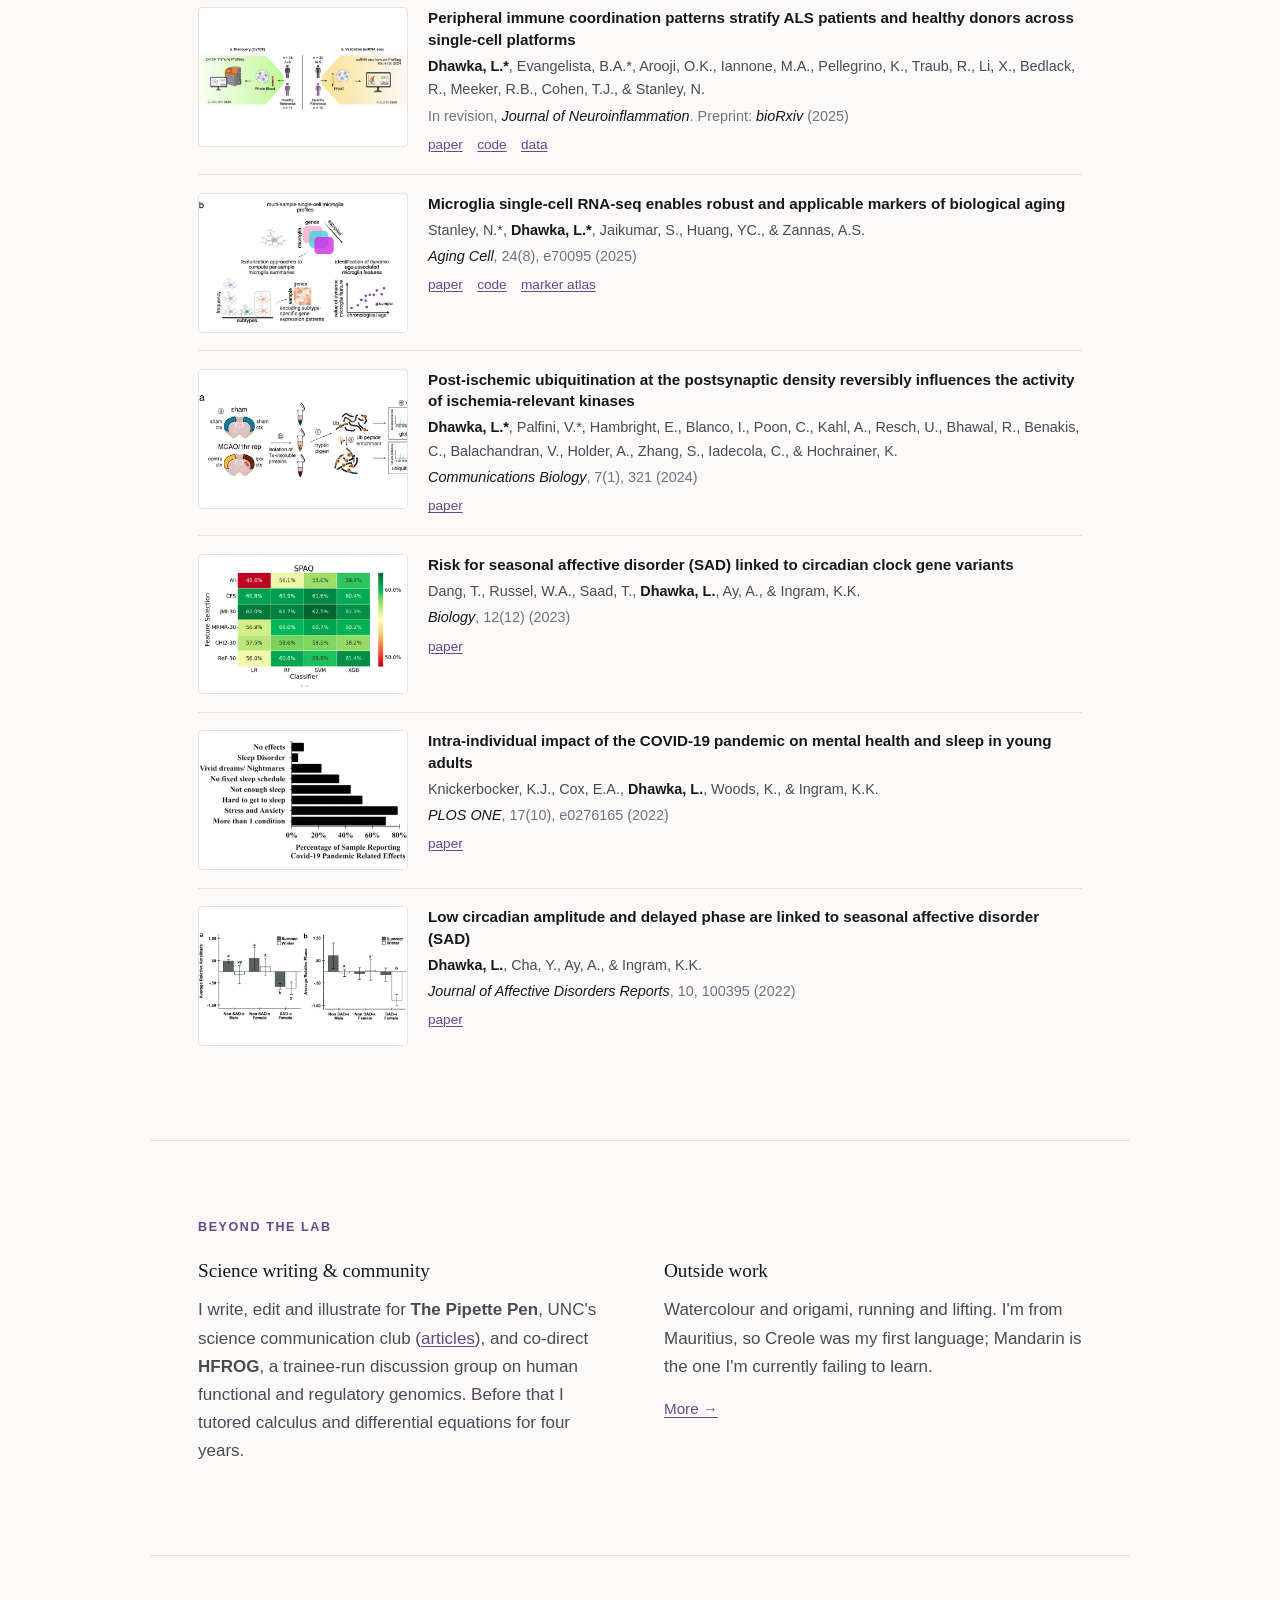
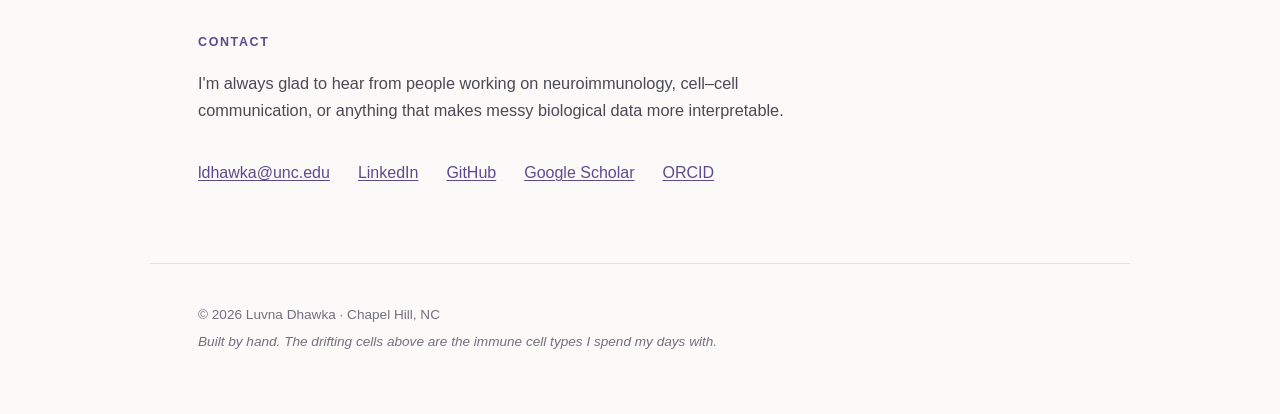
==== commit 7644641f: "Version the stylesheet link so browsers pick up new styles" ====
--- a/index.html
+++ b/index.html
@@ -13,7 +13,7 @@
 <meta property="og:url" content="https://ldhawka.github.io/">
 
 <link rel="stylesheet" href="https://cdnjs.cloudflare.com/ajax/libs/font-awesome/6.5.1/css/all.min.css" crossorigin="anonymous" referrerpolicy="no-referrer">
-<link rel="stylesheet" href="style.css">
+<link rel="stylesheet" href="style.css?v=2026-11-05b">
 <link rel="icon" href="data:image/svg+xml,<svg xmlns='http://www.w3.org/2000/svg' viewBox='0 0 100 100'><text y='.9em' font-size='90'>🧠</text></svg>">
 </head>
 <body>
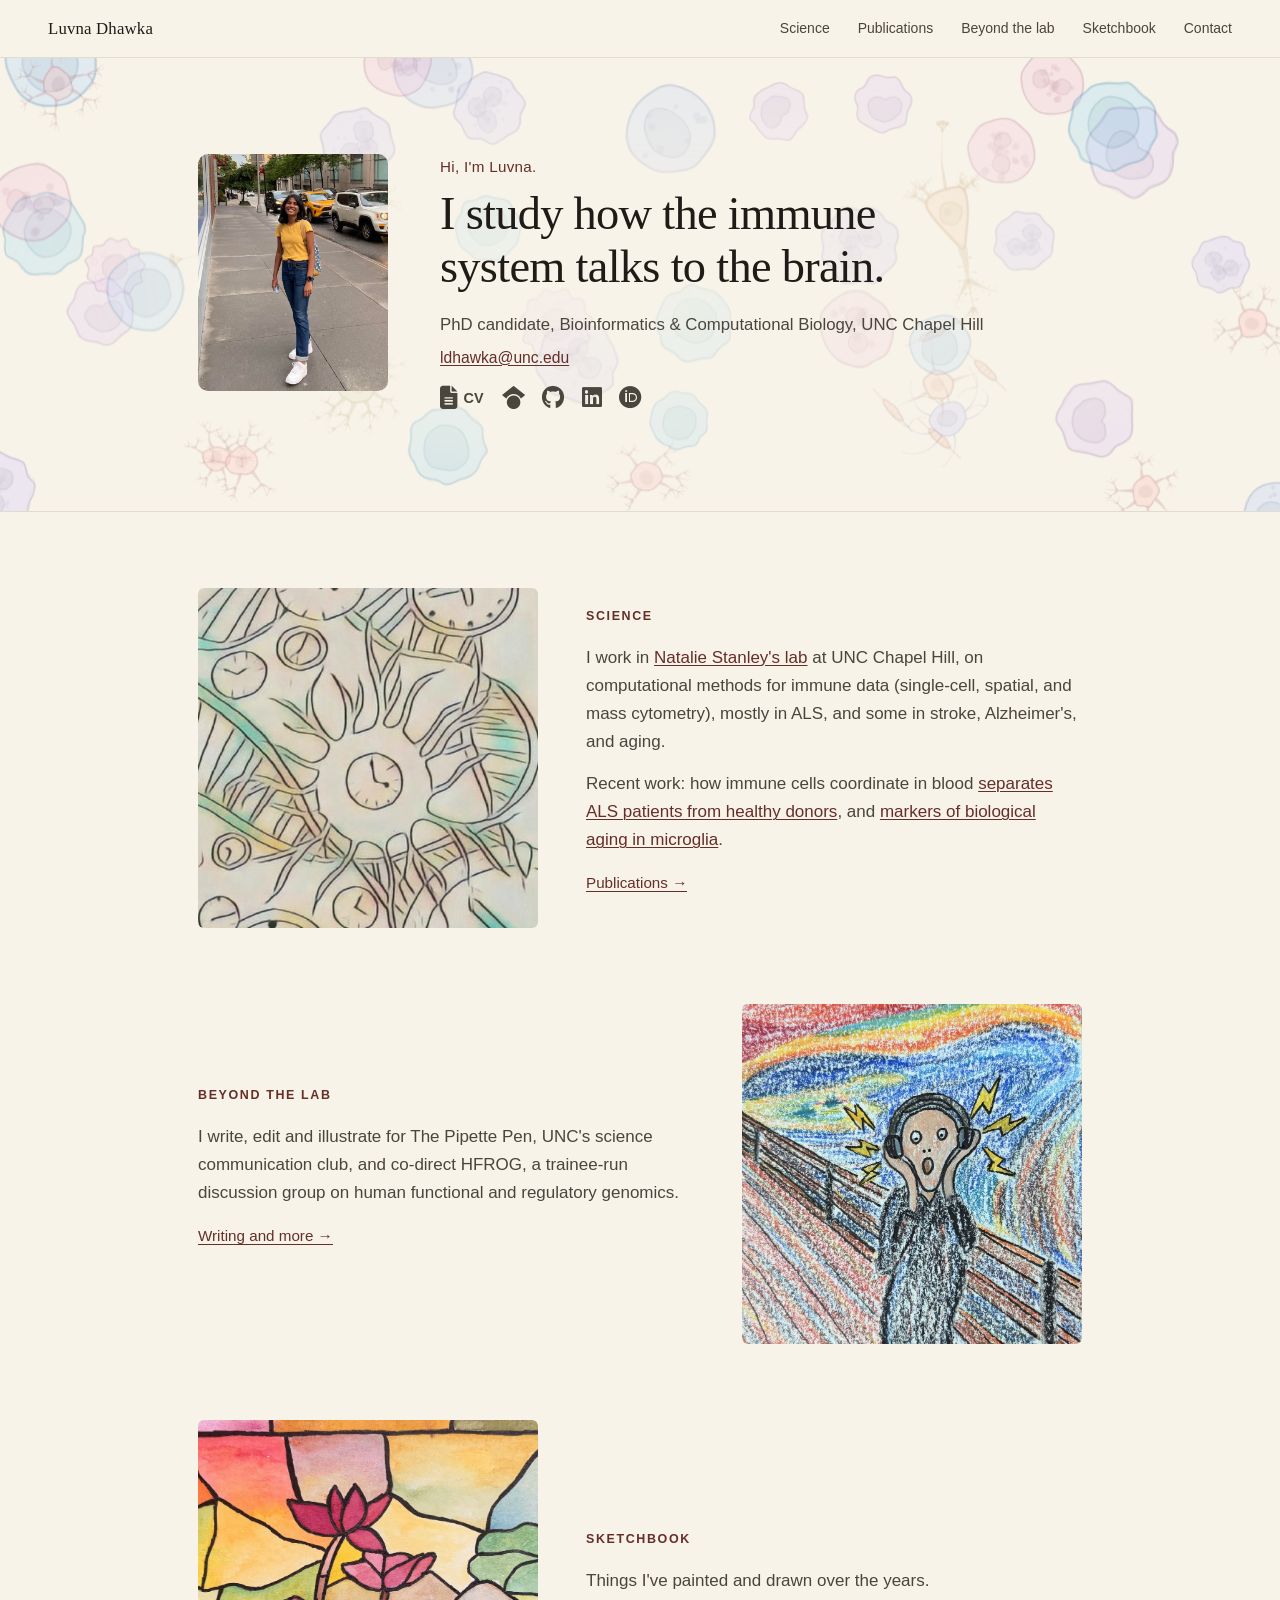
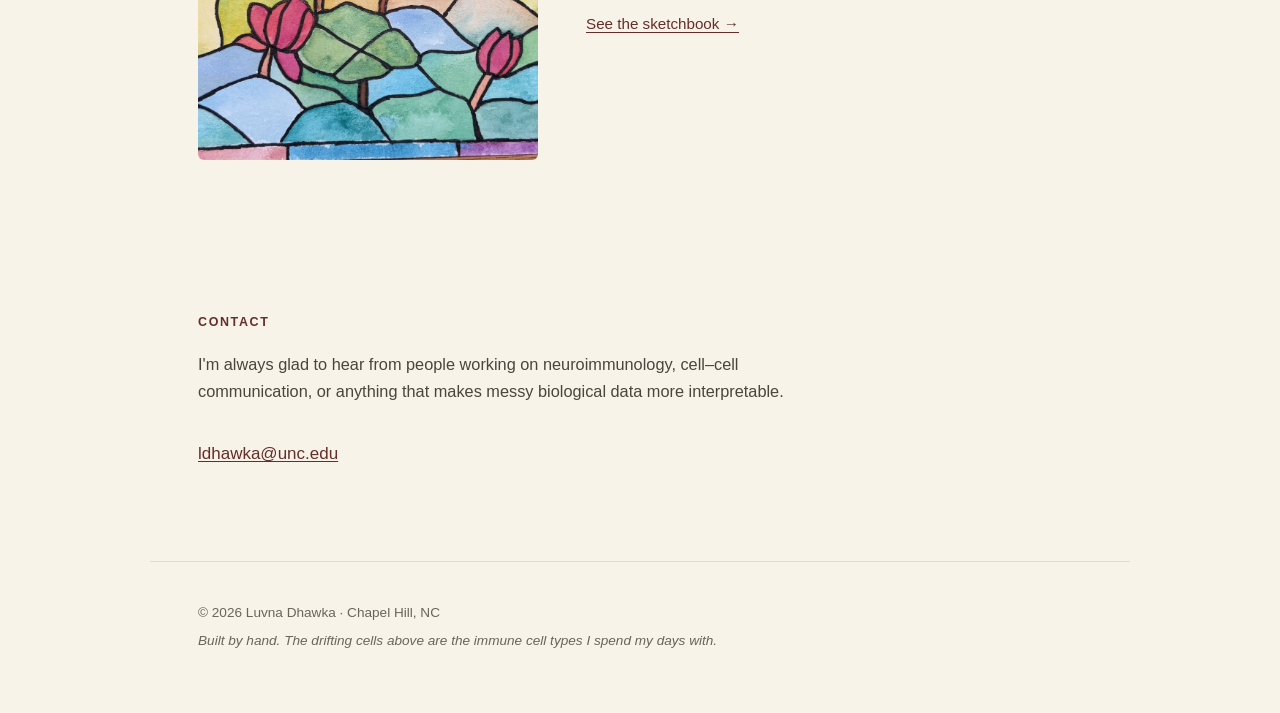
==== commit b3f799d4: "Simplify landing page and move papers to their own page Landing page is now three image-and-blurb bl" ====
--- a/index.html
+++ b/index.html
@@ -13,7 +13,7 @@
 <meta property="og:url" content="https://ldhawka.github.io/">
 
 <link rel="stylesheet" href="https://cdnjs.cloudflare.com/ajax/libs/font-awesome/6.5.1/css/all.min.css" crossorigin="anonymous" referrerpolicy="no-referrer">
-<link rel="stylesheet" href="style.css?v=2026-11-05b">
+<link rel="stylesheet" href="style.css?v=2026-11-06c">
 <link rel="icon" href="data:image/svg+xml,<svg xmlns='http://www.w3.org/2000/svg' viewBox='0 0 100 100'><text y='.9em' font-size='90'>🧠</text></svg>">
 </head>
 <body>
@@ -25,7 +25,7 @@
   <nav aria-label="Primary">
     <ul>
       <li><a href="#research">Science</a></li>
-      <li><a href="#publications">Publications</a></li>
+      <li><a href="publications.html">Publications</a></li>
       <li><a href="beyond.html">Beyond the lab</a></li>
       <li><a href="sketchbook.html">Sketchbook</a></li>
       <li><a href="#contact">Contact</a></li>
@@ -61,150 +61,44 @@
     </div>
   </section>
 
-  <!-- ───────────────────────── RESEARCH ───────────────────────── -->
-  <section id="research" class="section">
-    <h2 class="section-title">Science</h2>
-
-    <div class="prose">
+  <!-- ───────────────────────── SECTIONS ───────────────────────── -->
+  <section id="research" class="block">
+    <a class="block-img" href="publications.html"><img src="images/sketchbook/microglia-clocks-colour.jpg" width="460" height="460" alt="Line drawing of a branching microglial cell surrounded by clocks."></a>
+    <div>
+      <h2 class="section-title">Science</h2>
       <p>
-        I'm a PhD candidate in Bioinformatics &amp; Computational Biology at
-        <strong>UNC Chapel Hill</strong>, in
-        <a href="https://www.nataliestanley.com/" target="_blank" rel="noopener">Natalie Stanley's lab</a>.
-        I work on computational methods for immune data (single-cell, spatial, and
-        mass cytometry), mostly in <strong>ALS</strong>, and some in stroke, Alzheimer's,
-        and aging.
+        I work in <a href="https://www.nataliestanley.com/" target="_blank" rel="noopener">Natalie Stanley's lab</a>
+        at UNC Chapel Hill, on computational methods for immune data (single-cell, spatial,
+        and mass cytometry), mostly in ALS, and some in stroke, Alzheimer's, and aging.
       </p>
+      <p>
+        Recent work: how immune cells coordinate in blood
+        <a href="https://doi.org/10.1101/2025.08.26.672381" target="_blank" rel="noopener">separates ALS patients from healthy donors</a>,
+        and <a href="https://doi.org/10.1111/acel.70095" target="_blank" rel="noopener">markers of biological aging in microglia</a>.
+      </p>
+      <p><a class="more-link" href="publications.html">Publications<span aria-hidden="true"> →</span></a></p>
     </div>
   </section>
 
-  <!-- ───────────────────────── HIGHLIGHTS ───────────────────────── -->
-  <section id="highlights" class="section">
-    <h2 class="section-title">Highlights</h2>
-    <ul class="highlights">
-      <li><span class="hl-year">2026</span> <span>Computational biology intern in neurodegeneration, Bristol Myers Squibb</span></li>
-      <li><span class="hl-year">2026</span> <span>Kalman/AFAR Graduate Student Award in Geroscience, American Federation for Aging Research</span></li>
-      <li><span class="hl-year">2026</span> <span>Released the <a href="https://ldhawka.github.io/microglia-subtype-markers/" target="_blank" rel="noopener">Microglia Subtype Marker Atlas</a></span></li>
-      <li><span class="hl-year">2025</span> <span>Best Talk Award, Genetics/GMB/BCB Departmental Retreat, UNC Chapel Hill</span></li>
-    </ul>
+  <section id="beyond" class="block block-flip">
+    <a class="block-img" href="beyond.html"><img src="images/sketchbook/3817.jpg" width="1089" height="1400" alt="A drawing in the style of Munch's The Scream: the screaming figure wears headphones, with yellow lightning bolts around its ears."></a>
+    <div>
+      <h2 class="section-title">Beyond the lab</h2>
+      <p>
+        I write, edit and illustrate for The Pipette Pen, UNC's science communication club,
+        and co-direct HFROG, a trainee-run discussion group on human functional and
+        regulatory genomics.
+      </p>
+      <p><a class="more-link" href="beyond.html">Writing and more<span aria-hidden="true"> →</span></a></p>
+    </div>
   </section>
 
-  <!-- ───────────────────────── PUBLICATIONS ───────────────────────── -->
-  <section id="publications" class="section">
-    <h2 class="section-title">Publications</h2>
-    <p class="section-intro">
-      <span class="muted">* denotes co-first authorship. Full list on
-      <a href="https://scholar.google.com/citations?user=3wLXiAsAAAAJ&amp;hl=en" target="_blank" rel="noopener">Google Scholar</a>
-      and <a href="https://orcid.org/0000-0001-7666-3060" target="_blank" rel="noopener">ORCID</a>.
-      Figures are reproduced from the papers under their CC BY 4.0 licences (<em>J Affect Disord Rep</em>: CC BY-NC-ND 4.0, shown uncropped).</span>
-    </p>
-
-    <ol class="pubs">
-      <li class="pub">
-        <div class="pub-thumb"><img src="images/pubs/micron-2026.jpg" width="720" height="263" loading="lazy" alt="Multi-step diagram of the MICRON model: multiplexed single-cell images are cropped and used to predict outcomes."></div>
-        <div class="pub-body">
-          <p class="pub-title">MICRON learns outcome-associated representations of spatial immune microenvironments</p>
-          <p class="pub-authors">Chen, CJ., George, B., <span class="me">Dhawka, L.</span>, Evangelista, B.A., &amp; Stanley, N.</p>
-          <p class="pub-venue">In revision. Preprint: <em>bioRxiv</em> (2026)</p>
-          <p class="pub-links">
-          <a href="https://doi.org/10.64898/2026.04.14.718488" target="_blank" rel="noopener">paper</a>
-          </p>
-        </div>
-      </li>
-      <li class="pub">
-        <div class="pub-thumb"><img src="images/pubs/als-2025.jpg" width="720" height="224" loading="lazy" alt="Study overview: discovery cohort profiled by CyTOF (38 ALS, 11 healthy) and validation cohort profiled by scRNA-seq (30 ALS, 10 healthy)."></div>
-        <div class="pub-body">
-          <p class="pub-title">Peripheral immune coordination patterns stratify ALS patients and healthy donors across single-cell platforms</p>
-          <p class="pub-authors"><span class="me">Dhawka, L.*</span>, Evangelista, B.A.*, Arooji, O.K., Iannone, M.A., Pellegrino, K., Traub, R., Li, X., Bedlack, R., Meeker, R.B., Cohen, T.J., &amp; Stanley, N.</p>
-          <p class="pub-venue">In revision, <em>Journal of Neuroinflammation</em>. Preprint: <em>bioRxiv</em> (2025)</p>
-          <p class="pub-links">
-          <a href="https://doi.org/10.1101/2025.08.26.672381" target="_blank" rel="noopener">paper</a>
-          <a href="https://github.com/ldhawka/als-cross-platform-classification" target="_blank" rel="noopener">code</a>
-          <a href="https://doi.org/10.5281/zenodo.16039495" target="_blank" rel="noopener">data</a>
-          </p>
-        </div>
-      </li>
-      <li class="pub">
-        <div class="pub-thumb"><img src="images/pubs/aging-cell-2025.jpg" width="720" height="425" loading="lazy" alt="Figure 1b of the paper: per-sample summaries of single-cell microglia profiles used to find microglia features that change with age."></div>
-        <div class="pub-body">
-          <p class="pub-title">Microglia single-cell RNA-seq enables robust and applicable markers of biological aging</p>
-          <p class="pub-authors">Stanley, N.*, <span class="me">Dhawka, L.*</span>, Jaikumar, S., Huang, YC., &amp; Zannas, A.S.</p>
-          <p class="pub-venue"><em>Aging Cell</em>, 24(8), e70095 (2025)</p>
-          <p class="pub-links">
-          <a href="https://doi.org/10.1111/acel.70095" target="_blank" rel="noopener">paper</a>
-          <a href="https://github.com/CompCy-lab/microglia-aging-clock" target="_blank" rel="noopener">code</a>
-          <a href="https://ldhawka.github.io/microglia-subtype-markers/" target="_blank" rel="noopener">marker atlas</a>
-          </p>
-        </div>
-      </li>
-      <li class="pub">
-        <div class="pub-thumb"><img src="images/pubs/comms-biol-2024.jpg" width="720" height="316" loading="lazy" alt="Figure 1a of the paper: workflow for isolating and profiling ubiquitinated proteins from mouse cortex after stroke."></div>
-        <div class="pub-body">
-          <p class="pub-title">Post-ischemic ubiquitination at the postsynaptic density reversibly influences the activity of ischemia-relevant kinases</p>
-          <p class="pub-authors"><span class="me">Dhawka, L.*</span>, Palfini, V.*, Hambright, E., Blanco, I., Poon, C., Kahl, A., Resch, U., Bhawal, R., Benakis, C., Balachandran, V., Holder, A., Zhang, S., Iadecola, C., &amp; Hochrainer, K.</p>
-          <p class="pub-venue"><em>Communications Biology</em>, 7(1), 321 (2024)</p>
-          <p class="pub-links">
-          <a href="https://doi.org/10.1038/s42003-024-06009-8" target="_blank" rel="noopener">paper</a>
-          </p>
-        </div>
-      </li>
-      <li class="pub">
-        <div class="pub-thumb"><img src="images/pubs/biology-2023.jpg" width="720" height="433" loading="lazy" alt="Figure 2a of the paper: heatmap of classifier accuracy across feature-selection methods."></div>
-        <div class="pub-body">
-          <p class="pub-title">Risk for seasonal affective disorder (SAD) linked to circadian clock gene variants</p>
-          <p class="pub-authors">Dang, T., Russel, W.A., Saad, T., <span class="me">Dhawka, L.</span>, Ay, A., &amp; Ingram, K.K.</p>
-          <p class="pub-venue"><em>Biology</em>, 12(12) (2023)</p>
-          <p class="pub-links">
-          <a href="https://doi.org/10.3390/biology12121532" target="_blank" rel="noopener">paper</a>
-          </p>
-        </div>
-      </li>
-      <li class="pub">
-        <div class="pub-thumb"><img src="images/pubs/plos-one-2022.jpg" width="720" height="409" loading="lazy" alt="Bar chart of the percentage of participants reporting each pandemic-related sleep or mental health effect."></div>
-        <div class="pub-body">
-          <p class="pub-title">Intra-individual impact of the COVID-19 pandemic on mental health and sleep in young adults</p>
-          <p class="pub-authors">Knickerbocker, K.J., Cox, E.A., <span class="me">Dhawka, L.</span>, Woods, K., &amp; Ingram, K.K.</p>
-          <p class="pub-venue"><em>PLOS ONE</em>, 17(10), e0276165 (2022)</p>
-          <p class="pub-links">
-          <a href="https://doi.org/10.1371/journal.pone.0276165" target="_blank" rel="noopener">paper</a>
-          </p>
-        </div>
-      </li>
-      <li class="pub">
-        <div class="pub-thumb"><img src="images/pubs/jadr-2022.jpg" width="720" height="302" loading="lazy" alt="Bar charts of relative circadian amplitude and phase in summer and winter for people with and without SAD."></div>
-        <div class="pub-body">
-          <p class="pub-title">Low circadian amplitude and delayed phase are linked to seasonal affective disorder (SAD)</p>
-          <p class="pub-authors"><span class="me">Dhawka, L.</span>, Cha, Y., Ay, A., &amp; Ingram, K.K.</p>
-          <p class="pub-venue"><em>Journal of Affective Disorders Reports</em>, 10, 100395 (2022)</p>
-          <p class="pub-links">
-          <a href="https://doi.org/10.1016/j.jadr.2022.100395" target="_blank" rel="noopener">paper</a>
-          </p>
-        </div>
-      </li>
-    </ol>
-  </section>
-
-  <!-- ───────────────────────── BEYOND ───────────────────────── -->
-  <section id="beyond" class="section">
-    <h2 class="section-title">Beyond the lab</h2>
-
-    <div class="two-col">
-      <div>
-        <h3>Science writing &amp; community</h3>
-        <p>
-          I write, edit and illustrate for <strong>The Pipette Pen</strong>, UNC's science communication
-          club (<a href="beyond.html#writing">articles</a>), and co-direct <strong>HFROG</strong>, a trainee-run discussion group on human
-          functional and regulatory genomics. Before that I tutored calculus and differential
-          equations for four years.
-        </p>
-      </div>
-      <div>
-        <h3>Outside work</h3>
-        <p>
-          Watercolour and origami, running and lifting. I'm from Mauritius, so Creole was
-          my first language; Mandarin is the one I'm currently failing to learn.
-        </p>
-        <p><a class="more-link" href="beyond.html">More<span aria-hidden="true"> →</span></a></p>
-      </div>
+  <section id="sketchbook" class="block">
+    <a class="block-img" href="sketchbook.html"><img src="images/sketchbook/4011.jpg" width="1400" height="929" alt="Stained-glass style painting of pink lotus flowers and leaves over water."></a>
+    <div>
+      <h2 class="section-title">Sketchbook</h2>
+      <p>Things I've painted and drawn over the years.</p>
+      <p><a class="more-link" href="sketchbook.html">See the sketchbook<span aria-hidden="true"> →</span></a></p>
     </div>
   </section>
 
@@ -215,13 +109,7 @@
       I'm always glad to hear from people working on neuroimmunology, cell–cell communication,
       or anything that makes messy biological data more interpretable.
     </p>
-    <ul class="contact-list">
-      <li><a href="mailto:ldhawka@unc.edu">ldhawka@unc.edu</a></li>
-      <li><a href="https://www.linkedin.com/in/luvna-dhawka-3a6896117/" target="_blank" rel="noopener">LinkedIn</a></li>
-      <li><a href="https://github.com/ldhawka" target="_blank" rel="noopener">GitHub</a></li>
-      <li><a href="https://scholar.google.com/citations?user=3wLXiAsAAAAJ&amp;hl=en" target="_blank" rel="noopener">Google Scholar</a></li>
-      <li><a href="https://orcid.org/0000-0001-7666-3060" target="_blank" rel="noopener">ORCID</a></li>
-    </ul>
+    <p><a href="mailto:ldhawka@unc.edu">ldhawka@unc.edu</a></p>
   </section>
 
 </main>
--- a/style.css
+++ b/style.css
@@ -1,19 +1,18 @@
 /* ============================================================
    Luvna Dhawka — personal site
-   Palette nods to the violet/blue of the original 2024 site,
-   but light, quiet, and print-adjacent.
+   Cream paper, dark ink, one brick accent taken from her paintings.
    ============================================================ */
 
 :root {
-  --bg:        #fbfaf8;
-  --surface:   #ffffff;
-  --ink:       #17171b;
-  --ink-soft:  #4a4a55;
-  --muted:     #71717f;
-  --rule:      #e5e2dd;
-  --accent:    #5f4b8b;
-  --accent-2:  #8a76c0;
-  --accent-bg: #f2eefa;
+  --bg:        #f7f3e9;
+  --surface:   #fdfbf5;
+  --ink:       #1f1c18;
+  --ink-soft:  #4a453d;
+  --muted:     #6b6459;
+  --rule:      #e2dccd;
+  --accent:    #662e28;
+  --accent-2:  #8c4a40;
+  --accent-bg: #efe8d8;
 
   --serif: "Iowan Old Style", "Palatino Linotype", Palatino, Georgia, "Times New Roman", serif;
   --sans:  -apple-system, BlinkMacSystemFont, "Segoe UI", Inter, Helvetica, Arial, sans-serif;
@@ -24,15 +23,15 @@
 
 @media (prefers-color-scheme: dark) {
   :root {
-    --bg:        #131317;
-    --surface:   #1a1a20;
-    --ink:       #ecebef;
-    --ink-soft:  #c2c1cb;
-    --muted:     #8d8d9c;
-    --rule:      #2c2c36;
-    --accent:    #b3a1e6;
-    --accent-2:  #cabdf2;
-    --accent-bg: #221f2e;
+    --bg:        #191613;
+    --surface:   #221e1a;
+    --ink:       #efe9df;
+    --ink-soft:  #cfc7ba;
+    --muted:     #9b9285;
+    --rule:      #35302a;
+    --accent:    #dfa597;
+    --accent-2:  #eabfb3;
+    --accent-bg: #2c2420;
   }
 }
 
@@ -438,8 +437,6 @@
 
 /* ── writing list ─────────────────────────────────────────── */
 
-.writing-list { margin: 0 0 1.5rem; padding-left: 1.1rem; max-width: var(--measure); }
-.writing-list li { margin-bottom: .45rem; color: var(--ink-soft); }
 
 /* ── sketchbook: masonry columns, after janiyer.com/pastryportfolio.html ── */
 
@@ -455,7 +452,7 @@
   padding: .25rem .5rem; border-radius: 3px;
   max-width: calc(100% - 16px);
 }
-.art figcaption a { color: #5f4b8b; }
+.art figcaption a { color: #662e28; }
 
 @media (max-width: 640px) {
   .pubs li.pub { grid-template-columns: 1fr; gap: .75rem; }
@@ -472,3 +469,43 @@
 .icon-links a { display: inline-flex; align-items: center; gap: .4rem; color: var(--ink-soft); text-decoration: none; font-size: 1.45rem; line-height: 1; }
 .icon-links a span { font-size: .9rem; font-weight: 600; letter-spacing: .02em; }
 .icon-links a:hover { color: var(--accent); }
+
+/* ── landing page blocks, one image + short blurb each, after janiyer.com ── */
+
+.block {
+  max-width: var(--page);
+  margin: 0 auto;
+  padding: clamp(3rem, 7vw, 4.75rem) clamp(1.25rem, 5vw, 3rem);
+  display: grid;
+  grid-template-columns: 340px 1fr;
+  gap: 3rem;
+  align-items: center;
+}
+.block + .block { padding-top: 0; }
+.block-flip { grid-template-columns: 1fr 340px; }
+.block-flip .block-img { order: 2; }
+.block-img { display: block; }
+.block-img img {
+  display: block;
+  width: 100%;
+  height: 340px;
+  object-fit: cover;
+  border-radius: 6px;
+}
+.block p { margin: 0 0 .9rem; color: var(--ink-soft); }
+.block .section-title { margin-top: 0; }
+
+@media (max-width: 640px) {
+  .block, .block-flip { grid-template-columns: 1fr; gap: 1.25rem; }
+  .block-flip .block-img { order: 0; }
+  .block-img img { height: 240px; }
+  .site-header nav ul { flex-wrap: wrap; row-gap: .15rem; }
+  .site-header nav a { white-space: nowrap; }
+}
+
+/* text tile for a card with no usable image */
+.thumb-text {
+  display: grid; place-items: center; width: 100%; height: 100%; padding: 1rem;
+  background: var(--accent-bg); color: var(--accent);
+  font-family: var(--serif); font-size: 1.15rem; text-align: center;
+}
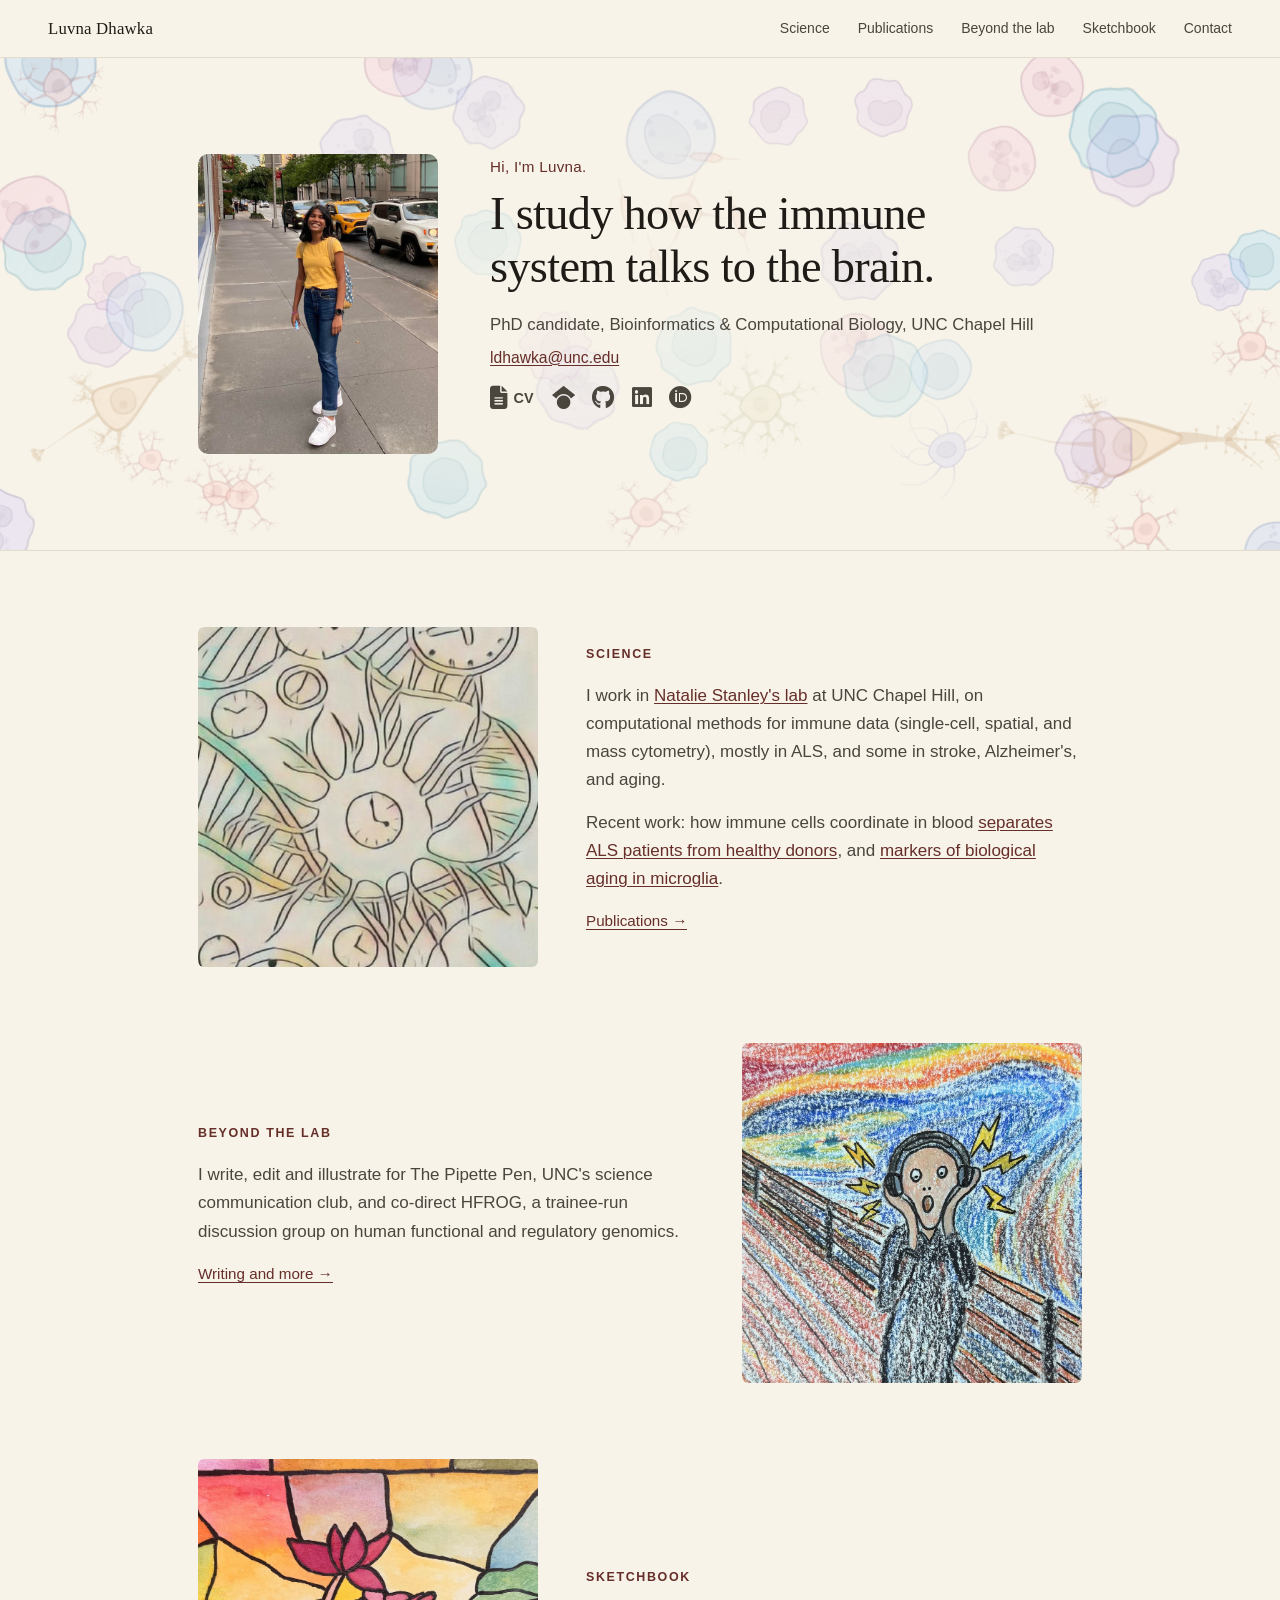
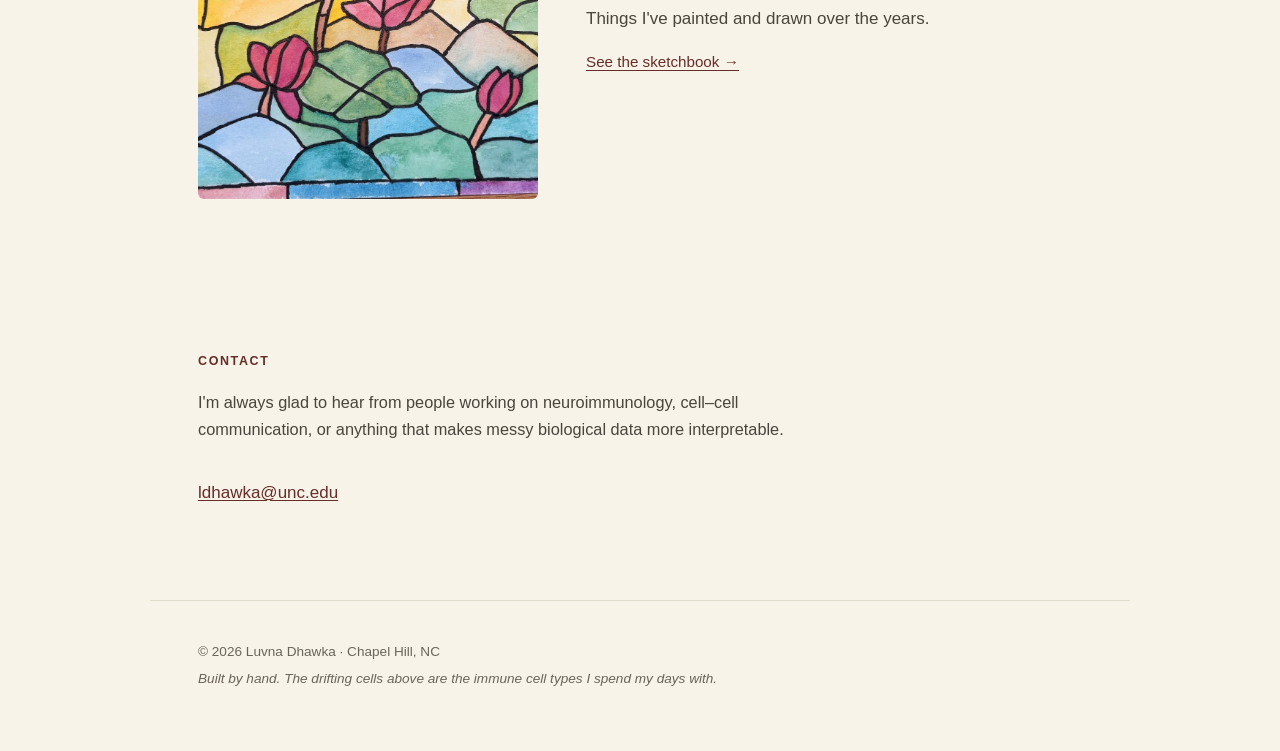
==== commit 42f8e14c: "Make the header photo larger" ====
--- a/index.html
+++ b/index.html
@@ -13,7 +13,7 @@
 <meta property="og:url" content="https://ldhawka.github.io/">
 
 <link rel="stylesheet" href="https://cdnjs.cloudflare.com/ajax/libs/font-awesome/6.5.1/css/all.min.css" crossorigin="anonymous" referrerpolicy="no-referrer">
-<link rel="stylesheet" href="style.css?v=2026-11-06c">
+<link rel="stylesheet" href="style.css?v=2026-11-06d">
 <link rel="icon" href="data:image/svg+xml,<svg xmlns='http://www.w3.org/2000/svg' viewBox='0 0 100 100'><text y='.9em' font-size='90'>🧠</text></svg>">
 </head>
 <body>
--- a/style.css
+++ b/style.css
@@ -118,14 +118,14 @@
   margin: 0 auto;
   padding: clamp(3rem, 9vw, 6rem) clamp(1.25rem, 5vw, 3rem);
   display: grid;
-  grid-template-columns: 190px 1fr;
+  grid-template-columns: 240px 1fr;
   gap: clamp(1.75rem, 5vw, 3.25rem);
   align-items: start;
 }
 
 .portrait img,
 .portrait-placeholder {
-  width: 190px; height: auto; aspect-ratio: 4 / 5;
+  width: 240px; height: auto; aspect-ratio: 4 / 5;
   border-radius: 10px;
   object-fit: cover;
   display: grid; place-items: center;
@@ -376,7 +376,7 @@
 
 @media (max-width: 640px) {
   .hero-inner { grid-template-columns: 1fr; }
-  .portrait img, .portrait-placeholder { width: 150px; font-size: 2.2rem; }
+  .portrait img, .portrait-placeholder { width: 200px; font-size: 2.2rem; }
   .site-header { flex-direction: column; align-items: flex-start; gap: .6rem; }
   html { scroll-padding-top: 7.5rem; }
 }
